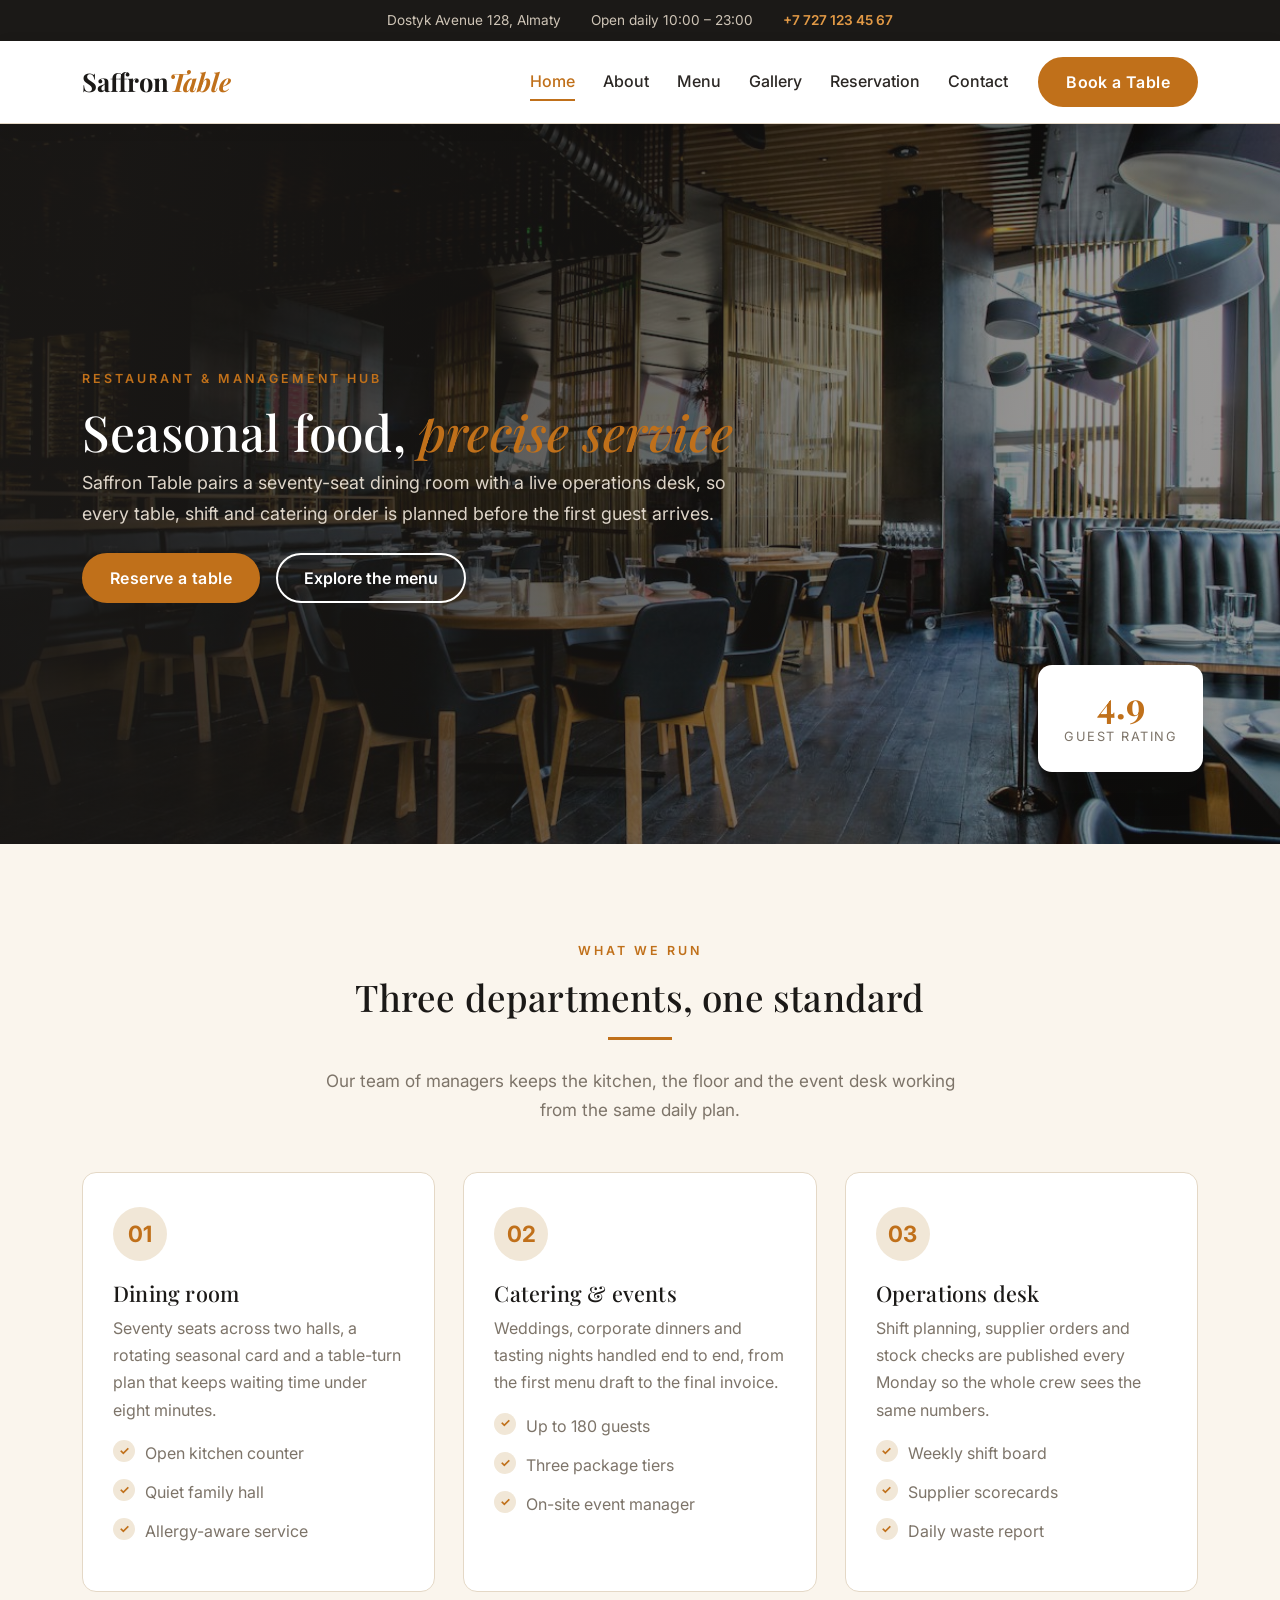
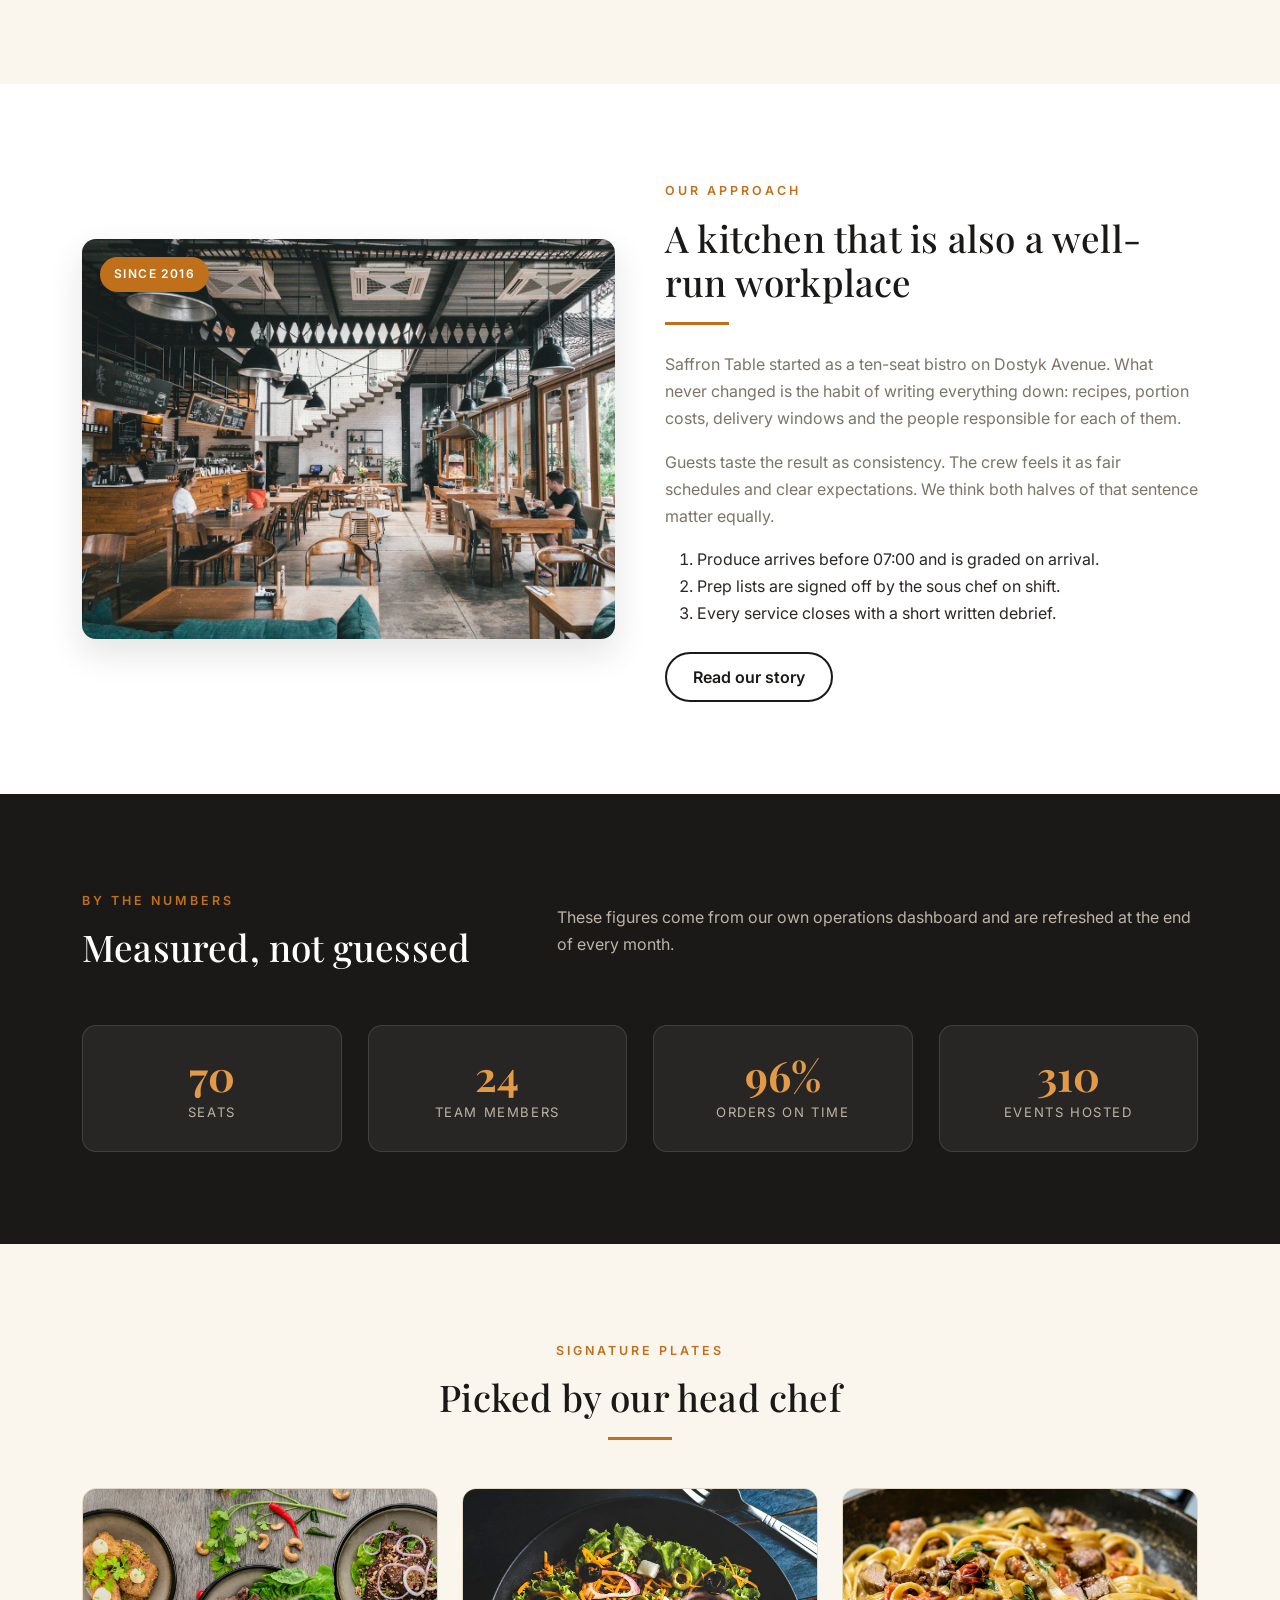
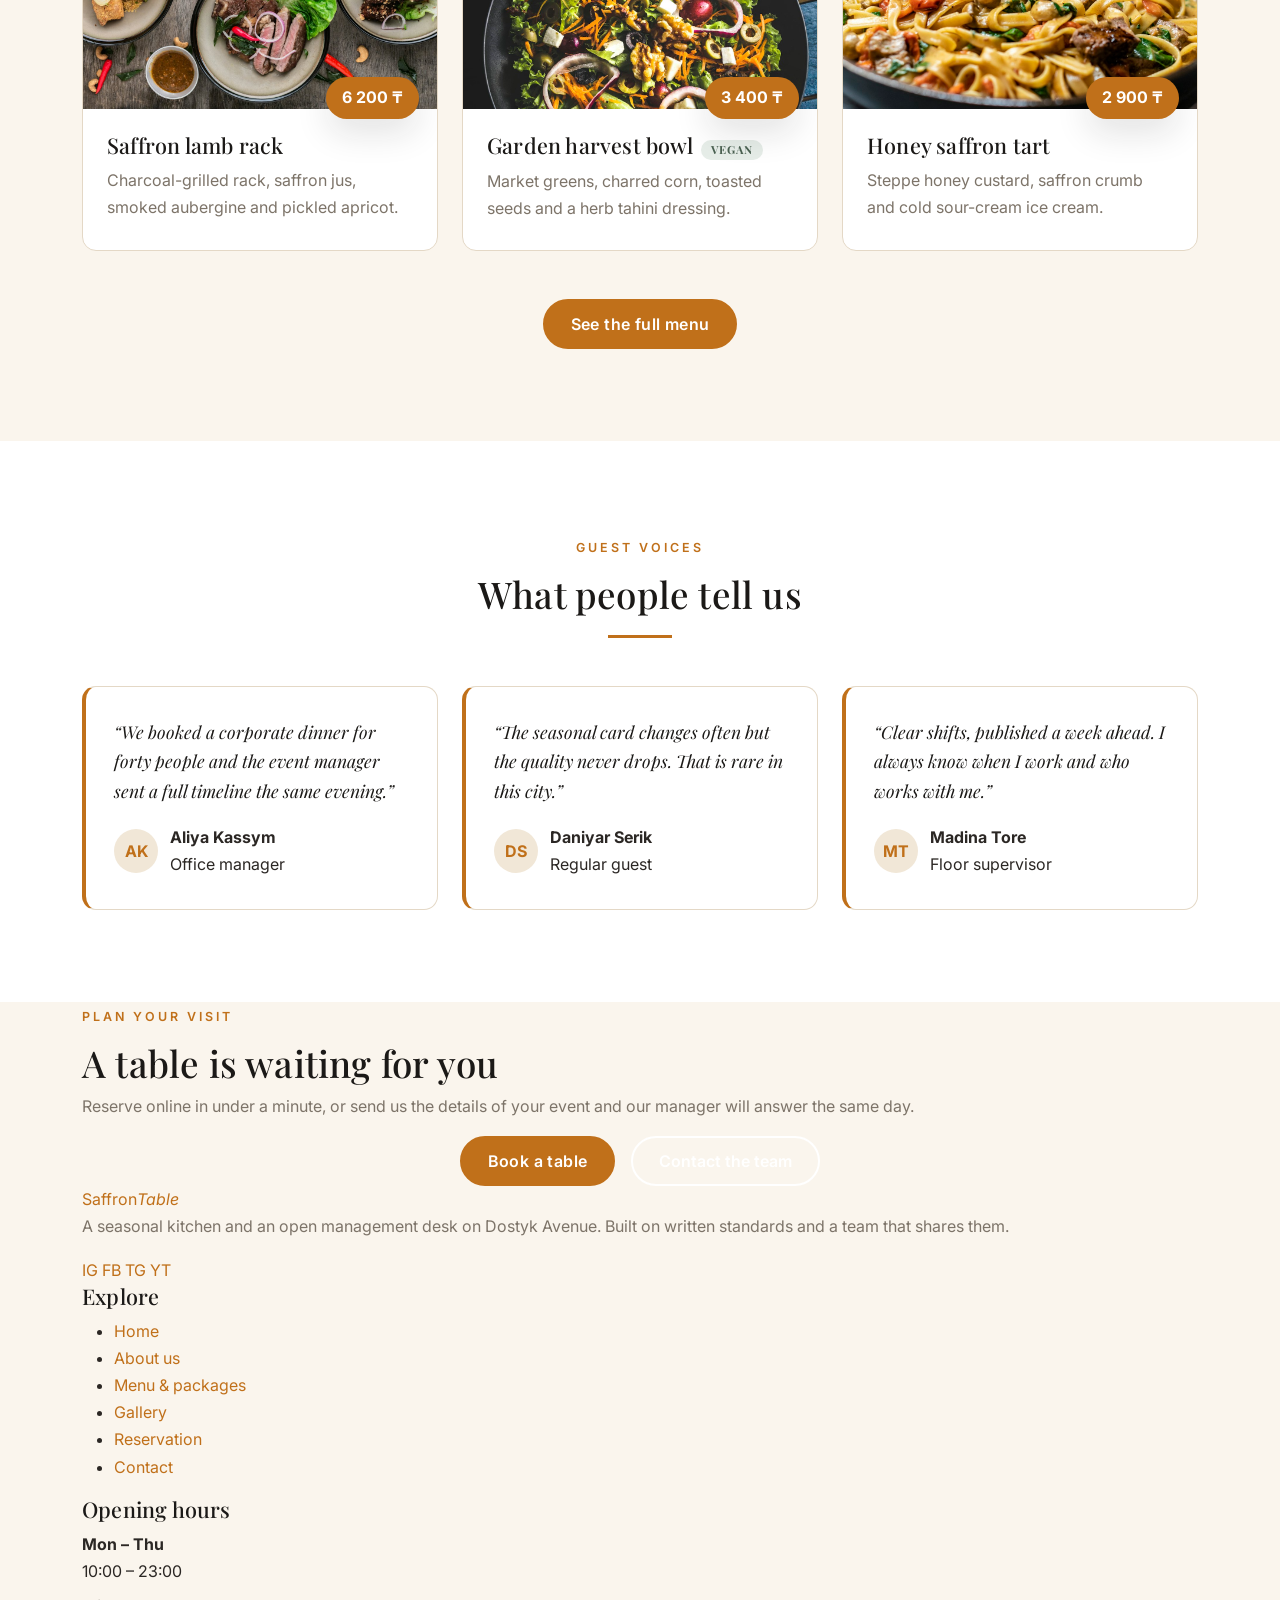
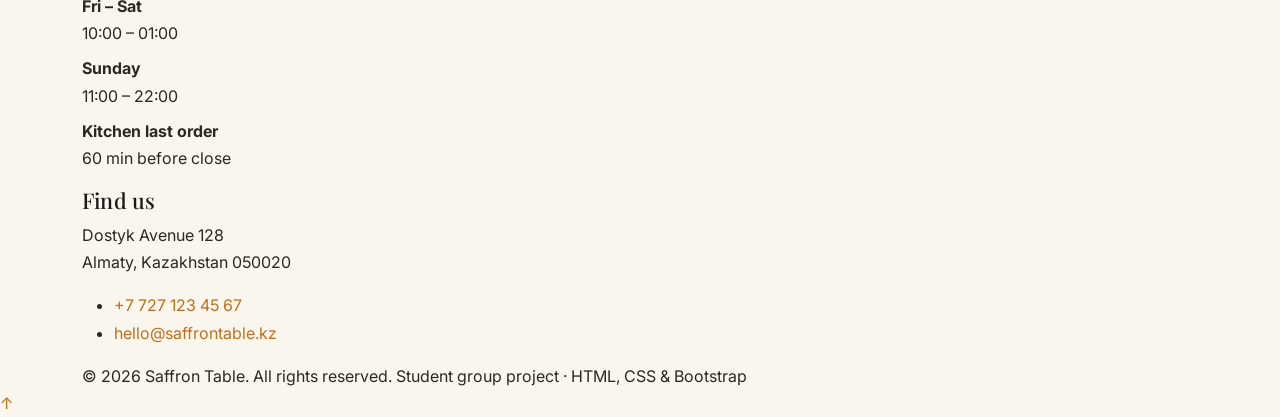
==== index.html @ 516b4453 "Add home page with hero, departments and signature dishes" ====
<!DOCTYPE html>
<html lang="en">
  <head>
    <meta charset="UTF-8" />
    <meta name="viewport" content="width=device-width, initial-scale=1" />
    <meta name="description" content="Saffron Table is a modern restaurant and management hub in Almaty offering seasonal dining, catering and a transparent operations desk." />
    <title>Saffron Table | Restaurant &amp; Management Hub</title>
    <link rel="preconnect" href="https://fonts.googleapis.com" />
    <link rel="preconnect" href="https://fonts.gstatic.com" crossorigin />
    <link href="https://fonts.googleapis.com/css2?family=Playfair+Display:wght@600;700&family=Inter:wght@400;500;600;700&display=swap" rel="stylesheet" />
    <link rel="stylesheet" href="vendor/bootstrap/css/bootstrap.min.css" />
    <link rel="stylesheet" href="css/style.css" />
  </head>

  <body id="page-top">
    <header>
      <div id="topbar">
        <div class="container topbar-inner">
          <span class="topbar-item">Dostyk Avenue 128, Almaty</span>
          <span class="topbar-item">Open daily 10:00 &ndash; 23:00</span>
          <a class="topbar-item topbar-link" href="tel:+77271234567">+7 727 123 45 67</a>
        </div>
      </div>

      <nav id="site-nav" class="navbar navbar-expand-lg sticky-top">
        <div class="container">
          <a class="navbar-brand" href="index.html">Saffron<span class="brand-accent">Table</span></a>
          <button class="navbar-toggler" type="button" data-bs-toggle="collapse" data-bs-target="#mainMenu" aria-controls="mainMenu" aria-expanded="false" aria-label="Toggle navigation">
            <span class="navbar-toggler-icon"></span>
          </button>
          <div class="collapse navbar-collapse" id="mainMenu">
            <ul class="navbar-nav ms-auto align-items-lg-center">
              <li class="nav-item"><a class="nav-link active" href="index.html">Home</a></li>
              <li class="nav-item"><a class="nav-link" href="about.html">About</a></li>
              <li class="nav-item"><a class="nav-link" href="menu.html">Menu</a></li>
              <li class="nav-item"><a class="nav-link" href="gallery.html">Gallery</a></li>
              <li class="nav-item"><a class="nav-link" href="reservation.html">Reservation</a></li>
              <li class="nav-item"><a class="nav-link" href="contact.html">Contact</a></li>
              <li class="nav-item ms-lg-3 mt-2 mt-lg-0">
                <a class="btn btn-saffron" href="reservation.html">Book a Table</a>
              </li>
            </ul>
          </div>
        </div>
      </nav>
    </header>

    <main>
      <section id="hero">
        <div class="hero-overlay"></div>
        <div class="container">
          <div class="hero-content">
            <span class="eyebrow">Restaurant &amp; Management Hub</span>
            <h1>Seasonal food, <span class="brand-accent">precise service</span></h1>
            <p class="mb-4">
              Saffron Table pairs a seventy-seat dining room with a live operations desk, so every
              table, shift and catering order is planned before the first guest arrives.
            </p>
            <div class="d-flex flex-wrap gap-3">
              <a class="btn btn-saffron" href="reservation.html">Reserve a table</a>
              <a class="btn btn-ghost" href="menu.html">Explore the menu</a>
            </div>
          </div>
          <div class="hero-badge">
            <strong>4.9</strong>
            <span>Guest rating</span>
          </div>
        </div>
      </section>

      <section class="section section-cream">
        <div class="container">
          <div class="text-center mb-5">
            <span class="eyebrow">What we run</span>
            <h2>Three departments, one standard</h2>
            <hr class="divider divider-center" />
            <p class="lead-text mx-auto">
              Our team of managers keeps the kitchen, the floor and the event desk working from the
              same daily plan.
            </p>
          </div>

          <div class="feature-grid">
            <article class="feature-card">
              <div class="feature-icon">01</div>
              <h3>Dining room</h3>
              <p>
                Seventy seats across two halls, a rotating seasonal card and a table-turn plan that
                keeps waiting time under eight minutes.
              </p>
              <ul class="check-list">
                <li>Open kitchen counter</li>
                <li>Quiet family hall</li>
                <li>Allergy-aware service</li>
              </ul>
            </article>

            <article class="feature-card">
              <div class="feature-icon">02</div>
              <h3>Catering &amp; events</h3>
              <p>
                Weddings, corporate dinners and tasting nights handled end to end, from the first
                menu draft to the final invoice.
              </p>
              <ul class="check-list">
                <li>Up to 180 guests</li>
                <li>Three package tiers</li>
                <li>On-site event manager</li>
              </ul>
            </article>

            <article class="feature-card">
              <div class="feature-icon">03</div>
              <h3>Operations desk</h3>
              <p>
                Shift planning, supplier orders and stock checks are published every Monday so the
                whole crew sees the same numbers.
              </p>
              <ul class="check-list">
                <li>Weekly shift board</li>
                <li>Supplier scorecards</li>
                <li>Daily waste report</li>
              </ul>
            </article>
          </div>
        </div>
      </section>

      <section class="section section-white">
        <div class="container">
          <div class="split">
            <div class="split-media">
              <div class="frame">
                <span class="frame-tag">Since 2016</span>
                <img src="images/kitchen.jpg" alt="Chefs plating dishes at the open kitchen counter" />
              </div>
            </div>
            <div class="split-body">
              <span class="eyebrow">Our approach</span>
              <h2>A kitchen that is also a well-run workplace</h2>
              <hr class="divider" />
              <p>
                Saffron Table started as a ten-seat bistro on Dostyk Avenue. What never changed is
                the habit of writing everything down: recipes, portion costs, delivery windows and
                the people responsible for each of them.
              </p>
              <p>
                Guests taste the result as consistency. The crew feels it as fair schedules and
                clear expectations. We think both halves of that sentence matter equally.
              </p>
              <ol class="mb-4">
                <li>Produce arrives before 07:00 and is graded on arrival.</li>
                <li>Prep lists are signed off by the sous chef on shift.</li>
                <li>Every service closes with a short written debrief.</li>
              </ol>
              <a class="btn btn-outline-ink" href="about.html">Read our story</a>
            </div>
          </div>
        </div>
      </section>

      <section class="section section-dark">
        <div class="container">
          <div class="row align-items-center g-4 mb-5">
            <div class="col-lg-5">
              <span class="eyebrow">By the numbers</span>
              <h2>Measured, not guessed</h2>
            </div>
            <div class="col-lg-7">
              <p class="mb-0">
                These figures come from our own operations dashboard and are refreshed at the end of
                every month.
              </p>
            </div>
          </div>

          <div class="stat-row">
            <div class="stat-box">
              <strong>70</strong>
              <span>Seats</span>
            </div>
            <div class="stat-box">
              <strong>24</strong>
              <span>Team members</span>
            </div>
            <div class="stat-box">
              <strong>96%</strong>
              <span>Orders on time</span>
            </div>
            <div class="stat-box">
              <strong>310</strong>
              <span>Events hosted</span>
            </div>
          </div>
        </div>
      </section>

      <section class="section section-cream">
        <div class="container">
          <div class="text-center mb-5">
            <span class="eyebrow">Signature plates</span>
            <h2>Picked by our head chef</h2>
            <hr class="divider divider-center" />
          </div>

          <div class="row g-4">
            <div class="col-md-6 col-lg-4">
              <article class="dish-card">
                <div class="dish-thumb">
                  <img src="images/dish-1.jpg" alt="Grilled lamb rack served with roasted vegetables" />
                </div>
                <span class="dish-price">6 200 &#8376;</span>
                <div class="dish-body">
                  <h3>Saffron lamb rack</h3>
                  <p class="mb-0">
                    Charcoal-grilled rack, saffron jus, smoked aubergine and pickled apricot.
                  </p>
                </div>
              </article>
            </div>

            <div class="col-md-6 col-lg-4">
              <article class="dish-card">
                <div class="dish-thumb">
                  <img src="images/dish-2.jpg" alt="Bowl of seasonal garden salad with herbs" />
                </div>
                <span class="dish-price">3 400 &#8376;</span>
                <div class="dish-body">
                  <h3>Garden harvest bowl<span class="tag-pill">Vegan</span></h3>
                  <p class="mb-0">
                    Market greens, charred corn, toasted seeds and a herb tahini dressing.
                  </p>
                </div>
              </article>
            </div>

            <div class="col-md-6 col-lg-4">
              <article class="dish-card">
                <div class="dish-thumb">
                  <img src="images/dessert.jpg" alt="Plated dessert with berries and cream" />
                </div>
                <span class="dish-price">2 900 &#8376;</span>
                <div class="dish-body">
                  <h3>Honey saffron tart</h3>
                  <p class="mb-0">
                    Steppe honey custard, saffron crumb and cold sour-cream ice cream.
                  </p>
                </div>
              </article>
            </div>
          </div>

          <div class="text-center mt-5">
            <a class="btn btn-saffron" href="menu.html">See the full menu</a>
          </div>
        </div>
      </section>

      <section class="section section-white">
        <div class="container">
          <div class="text-center mb-5">
            <span class="eyebrow">Guest voices</span>
            <h2>What people tell us</h2>
            <hr class="divider divider-center" />
          </div>

          <div class="row g-4">
            <div class="col-md-4">
              <div class="quote-card">
                <blockquote>
                  &ldquo;We booked a corporate dinner for forty people and the event manager sent a
                  full timeline the same evening.&rdquo;
                </blockquote>
                <div class="quote-meta">
                  <div class="quote-avatar">AK</div>
                  <div>
                    <strong>Aliya Kassym</strong>
                    <span class="d-block form-hint">Office manager</span>
                  </div>
                </div>
              </div>
            </div>

            <div class="col-md-4">
              <div class="quote-card">
                <blockquote>
                  &ldquo;The seasonal card changes often but the quality never drops. That is rare
                  in this city.&rdquo;
                </blockquote>
                <div class="quote-meta">
                  <div class="quote-avatar">DS</div>
                  <div>
                    <strong>Daniyar Serik</strong>
                    <span class="d-block form-hint">Regular guest</span>
                  </div>
                </div>
              </div>
            </div>

            <div class="col-md-4">
              <div class="quote-card">
                <blockquote>
                  &ldquo;Clear shifts, published a week ahead. I always know when I work and who
                  works with me.&rdquo;
                </blockquote>
                <div class="quote-meta">
                  <div class="quote-avatar">MT</div>
                  <div>
                    <strong>Madina Tore</strong>
                    <span class="d-block form-hint">Floor supervisor</span>
                  </div>
                </div>
              </div>
            </div>
          </div>
        </div>
      </section>

      <section class="cta-band">
        <div class="cta-overlay"></div>
        <div class="container cta-content">
          <span class="eyebrow">Plan your visit</span>
          <h2>A table is waiting for you</h2>
          <p>
            Reserve online in under a minute, or send us the details of your event and our manager
            will answer the same day.
          </p>
          <div class="d-flex flex-wrap justify-content-center gap-3">
            <a class="btn btn-saffron" href="reservation.html">Book a table</a>
            <a class="btn btn-ghost" href="contact.html">Contact the team</a>
          </div>
        </div>
      </section>
    </main>

    <footer id="site-footer">
      <div class="container">
        <div class="footer-grid">
          <div>
            <a class="footer-brand" href="index.html">Saffron<span class="brand-accent">Table</span></a>
            <p>
              A seasonal kitchen and an open management desk on Dostyk Avenue. Built on written
              standards and a team that shares them.
            </p>
            <div class="social-row">
              <a href="https://instagram.com" aria-label="Instagram">IG</a>
              <a href="https://facebook.com" aria-label="Facebook">FB</a>
              <a href="https://t.me" aria-label="Telegram">TG</a>
              <a href="https://youtube.com" aria-label="YouTube">YT</a>
            </div>
          </div>

          <div>
            <h3>Explore</h3>
            <ul class="footer-links">
              <li><a href="index.html">Home</a></li>
              <li><a href="about.html">About us</a></li>
              <li><a href="menu.html">Menu &amp; packages</a></li>
              <li><a href="gallery.html">Gallery</a></li>
              <li><a href="reservation.html">Reservation</a></li>
              <li><a href="contact.html">Contact</a></li>
            </ul>
          </div>

          <div>
            <h3>Opening hours</h3>
            <dl class="footer-hours">
              <dt>Mon &ndash; Thu</dt>
              <dd>10:00 &ndash; 23:00</dd>
              <dt>Fri &ndash; Sat</dt>
              <dd>10:00 &ndash; 01:00</dd>
              <dt>Sunday</dt>
              <dd>11:00 &ndash; 22:00</dd>
              <dt>Kitchen last order</dt>
              <dd>60 min before close</dd>
            </dl>
          </div>

          <div>
            <h3>Find us</h3>
            <address>
              Dostyk Avenue 128<br />
              Almaty, Kazakhstan 050020
            </address>
            <ul class="footer-links mt-3">
              <li><a href="tel:+77271234567">+7 727 123 45 67</a></li>
              <li><a href="mailto:hello@saffrontable.kz">hello@saffrontable.kz</a></li>
            </ul>
          </div>
        </div>

        <div class="footer-bottom">
          <span>&copy; <span class="current-year">2026</span> Saffron Table. All rights reserved.</span>
          <span>Student group project &middot; HTML, CSS &amp; Bootstrap</span>
        </div>
      </div>
    </footer>

    <a id="back-to-top" href="#page-top" aria-label="Back to top">&uarr;</a>

    <script src="vendor/bootstrap/js/bootstrap.bundle.min.js"></script>
    <script src="js/main.js"></script>
  </body>
</html>
---- css/style.css ----
:root {
  --ink: #1b1917;
  --ink-soft: #2b2724;
  --cream: #faf5ed;
  --sand: #f1e7d7;
  --saffron: #c0701a;
  --saffron-soft: #e39a46;
  --sage: #4a6151;
  --muted: #7d7469;
  --line: #e4d8c6;
  --white: #ffffff;
  --radius: 14px;
  --shadow: 0 14px 34px rgba(27, 25, 23, 0.12);
  --font-head: "Playfair Display", Georgia, "Times New Roman", serif;
  --font-body: "Inter", -apple-system, "Segoe UI", Roboto, Arial, sans-serif;
}

html {
  scroll-behavior: smooth;
}

body {
  font-family: var(--font-body);
  color: var(--ink-soft);
  background-color: var(--cream);
  line-height: 1.7;
}

h1,
h2,
h3,
h4 {
  font-family: var(--font-head);
  color: var(--ink);
  letter-spacing: 0.2px;
}

h1 {
  font-size: 3.1rem;
  line-height: 1.15;
}

h2 {
  font-size: 2.3rem;
}

h3 {
  font-size: 1.35rem;
}

p {
  color: var(--muted);
}

a {
  color: var(--saffron);
  text-decoration: none;
  transition: color 0.25s ease;
}

a:hover {
  color: var(--ink);
}

img {
  max-width: 100%;
}

.section {
  padding: 92px 0;
}

.section-cream {
  background-color: var(--cream);
}

.section-white {
  background-color: var(--white);
}

.section-sand {
  background-color: var(--sand);
}

.section-dark {
  background-color: var(--ink);
}

.section-dark h2,
.section-dark h3 {
  color: var(--white);
}

.section-dark p {
  color: #bdb3a6;
}

.eyebrow {
  display: inline-block;
  font-size: 0.78rem;
  font-weight: 600;
  letter-spacing: 3px;
  text-transform: uppercase;
  color: var(--saffron);
  margin-bottom: 14px;
}

.lead-text {
  font-size: 1.07rem;
  max-width: 660px;
}

.divider {
  width: 64px;
  height: 3px;
  background-color: var(--saffron);
  border: 0;
  opacity: 1;
  margin: 18px 0 26px;
}

.divider-center {
  margin-left: auto;
  margin-right: auto;
}

.btn-saffron {
  background-color: var(--saffron);
  border: 2px solid var(--saffron);
  color: var(--white);
  font-weight: 600;
  letter-spacing: 0.4px;
  padding: 11px 26px;
  border-radius: 40px;
  transition: all 0.25s ease;
}

.btn-saffron:hover,
.btn-saffron:focus {
  background-color: var(--ink);
  border-color: var(--ink);
  color: var(--white);
}

.btn-ghost {
  background-color: transparent;
  border: 2px solid var(--white);
  color: var(--white);
  font-weight: 600;
  padding: 11px 26px;
  border-radius: 40px;
  transition: all 0.25s ease;
}

.btn-ghost:hover,
.btn-ghost:focus {
  background-color: var(--white);
  color: var(--ink);
}

.btn-outline-ink {
  border: 2px solid var(--ink);
  color: var(--ink);
  font-weight: 600;
  padding: 11px 26px;
  border-radius: 40px;
  transition: all 0.25s ease;
}

.btn-outline-ink:hover {
  background-color: var(--ink);
  color: var(--white);
}

#topbar {
  background-color: var(--ink);
  color: #cfc5b7;
  font-size: 0.85rem;
  padding: 9px 0;
}

.topbar-inner {
  display: flex;
  flex-wrap: wrap;
  justify-content: center;
  gap: 10px 30px;
}

.topbar-item {
  display: inline-flex;
  align-items: center;
  gap: 8px;
}

.topbar-link {
  color: var(--saffron-soft);
  font-weight: 600;
}

.topbar-link:hover {
  color: var(--white);
}

#site-nav {
  background-color: var(--white);
  border-bottom: 1px solid var(--line);
  padding: 14px 0;
  box-shadow: 0 4px 18px rgba(27, 25, 23, 0.05);
}

#site-nav .navbar-brand {
  font-family: var(--font-head);
  font-size: 1.6rem;
  font-weight: 700;
  color: var(--ink);
}

.brand-accent {
  color: var(--saffron);
  font-style: italic;
}

#site-nav .nav-link {
  position: relative;
  color: var(--ink-soft);
  font-weight: 500;
  padding: 8px 14px;
}

#site-nav .nav-link::after {
  content: "";
  position: absolute;
  left: 14px;
  bottom: 2px;
  width: 0;
  height: 2px;
  background-color: var(--saffron);
  transition: width 0.3s ease;
}

#site-nav .nav-link:hover::after,
#site-nav .nav-link.active::after {
  width: calc(100% - 28px);
}

#site-nav .nav-link.active {
  color: var(--saffron);
}

.navbar-toggler {
  border: 1px solid var(--line);
}

.navbar-toggler:focus {
  box-shadow: none;
}

#hero {
  position: relative;
  min-height: 80vh;
  display: flex;
  align-items: center;
  background-image: url("../images/hero.jpg");
  background-size: cover;
  background-position: center;
  overflow: hidden;
}

.hero-overlay {
  position: absolute;
  top: 0;
  left: 0;
  width: 100%;
  height: 100%;
  background: linear-gradient(100deg, rgba(27, 25, 23, 0.9) 10%, rgba(27, 25, 23, 0.45) 80%);
}

.hero-content {
  position: relative;
  z-index: 2;
  padding: 110px 0;
  max-width: 660px;
}

.hero-content h1 {
  color: var(--white);
}

.hero-content p {
  color: #ded5c9;
  font-size: 1.12rem;
}

.hero-badge {
  position: absolute;
  right: 6%;
  bottom: 10%;
  z-index: 2;
  background-color: var(--white);
  border-radius: var(--radius);
  padding: 22px 26px;
  text-align: center;
  box-shadow: var(--shadow);
}

.hero-badge strong {
  display: block;
  font-family: var(--font-head);
  font-size: 2.2rem;
  color: var(--saffron);
  line-height: 1;
}

.hero-badge span {
  font-size: 0.8rem;
  letter-spacing: 1.5px;
  text-transform: uppercase;
  color: var(--muted);
}

.page-head {
  position: relative;
  padding: 120px 0 100px;
  background-image: url("../images/interior.jpg");
  background-size: cover;
  background-position: center;
  text-align: center;
}

.page-head-overlay {
  position: absolute;
  inset: 0;
  background-color: rgba(27, 25, 23, 0.78);
}

.page-head-content {
  position: relative;
  z-index: 2;
}

.page-head h1 {
  color: var(--white);
  font-size: 2.8rem;
}

.page-head p {
  color: #d8cfc3;
  max-width: 620px;
  margin: 0 auto;
}

.breadcrumb-line {
  font-size: 0.85rem;
  letter-spacing: 1.5px;
  text-transform: uppercase;
  color: var(--saffron-soft);
  margin-bottom: 12px;
}

.split {
  display: flex;
  flex-wrap: wrap;
  align-items: center;
  gap: 50px;
}

.split-media,
.split-body {
  flex: 1 1 380px;
}

.frame {
  position: relative;
  border-radius: var(--radius);
  overflow: hidden;
  box-shadow: var(--shadow);
}

.frame img {
  display: block;
  width: 100%;
  height: 100%;
  object-fit: cover;
  transition: transform 0.6s ease;
}

.frame:hover img {
  transform: scale(1.05);
}

.frame-tag {
  position: absolute;
  left: 18px;
  top: 18px;
  background-color: var(--saffron);
  color: var(--white);
  font-size: 0.75rem;
  font-weight: 600;
  letter-spacing: 1.4px;
  text-transform: uppercase;
  padding: 7px 14px;
  border-radius: 30px;
}

.check-list {
  list-style: none;
  padding-left: 0;
  margin: 0;
}

.check-list li {
  position: relative;
  padding-left: 32px;
  margin-bottom: 12px;
  color: var(--muted);
}

.check-list li::before {
  content: "\2713";
  position: absolute;
  left: 0;
  top: 0;
  width: 22px;
  height: 22px;
  display: flex;
  align-items: center;
  justify-content: center;
  border-radius: 50%;
  background-color: var(--sand);
  color: var(--saffron);
  font-size: 0.75rem;
  font-weight: 700;
}

.feature-grid {
  display: grid;
  grid-template-columns: repeat(3, 1fr);
  gap: 28px;
}

.feature-card {
  background-color: var(--white);
  border: 1px solid var(--line);
  border-radius: var(--radius);
  padding: 34px 30px;
  transition: transform 0.3s ease, box-shadow 0.3s ease;
}

.feature-card:hover {
  transform: translateY(-8px);
  box-shadow: var(--shadow);
}

.feature-icon {
  width: 54px;
  height: 54px;
  display: flex;
  align-items: center;
  justify-content: center;
  border-radius: 50%;
  background-color: var(--sand);
  color: var(--saffron);
  font-size: 1.4rem;
  font-weight: 700;
  margin-bottom: 20px;
}

.stat-row {
  display: flex;
  flex-wrap: wrap;
  justify-content: space-between;
  gap: 26px;
}

.stat-box {
  flex: 1 1 180px;
  text-align: center;
  padding: 26px 16px;
  border-radius: var(--radius);
  background-color: rgba(255, 255, 255, 0.06);
  border: 1px solid rgba(255, 255, 255, 0.12);
}

.stat-box strong {
  display: block;
  font-family: var(--font-head);
  font-size: 2.6rem;
  color: var(--saffron-soft);
  line-height: 1.1;
}

.stat-box span {
  font-size: 0.82rem;
  letter-spacing: 1.6px;
  text-transform: uppercase;
  color: #bdb3a6;
}

.dish-card {
  position: relative;
  background-color: var(--white);
  border-radius: var(--radius);
  overflow: hidden;
  border: 1px solid var(--line);
  height: 100%;
  transition: transform 0.3s ease, box-shadow 0.3s ease;
}

.dish-card:hover {
  transform: translateY(-8px);
  box-shadow: var(--shadow);
}

.dish-thumb {
  height: 220px;
  overflow: hidden;
}

.dish-thumb img {
  width: 100%;
  height: 100%;
  object-fit: cover;
  transition: transform 0.6s ease;
}

.dish-card:hover .dish-thumb img {
  transform: scale(1.07);
}

.dish-body {
  padding: 24px 24px 28px;
}

.dish-price {
  position: absolute;
  top: 188px;
  right: 18px;
  background-color: var(--saffron);
  color: var(--white);
  font-weight: 700;
  padding: 7px 16px;
  border-radius: 30px;
  box-shadow: var(--shadow);
}

.menu-list {
  list-style: none;
  padding: 0;
  margin: 0;
}

.menu-row {
  display: flex;
  align-items: baseline;
  gap: 14px;
  padding: 18px 0;
  border-bottom: 1px dashed var(--line);
}

.menu-row:last-child {
  border-bottom: 0;
}

.menu-name {
  font-family: var(--font-head);
  font-size: 1.12rem;
  font-weight: 600;
  color: var(--ink);
}

.menu-desc {
  display: block;
  font-size: 0.92rem;
  color: var(--muted);
}

.menu-dots {
  flex: 1 1 auto;
  border-bottom: 1px dotted var(--line);
  transform: translateY(-4px);
}

.menu-cost {
  font-weight: 700;
  color: var(--saffron);
  white-space: nowrap;
}

.tag-pill {
  display: inline-block;
  font-size: 0.7rem;
  font-weight: 700;
  letter-spacing: 1px;
  text-transform: uppercase;
  color: var(--sage);
  background-color: #e6ede8;
  padding: 3px 10px;
  border-radius: 20px;
  margin-left: 8px;
}

.data-table {
  width: 100%;
  border-collapse: collapse;
  background-color: var(--white);
  border-radius: var(--radius);
  overflow: hidden;
}

.data-table caption {
  caption-side: top;
  padding: 0 0 16px;
  font-size: 0.86rem;
  letter-spacing: 1.4px;
  text-transform: uppercase;
  color: var(--muted);
  text-align: left;
}

.data-table th,
.data-table td {
  padding: 15px 18px;
  border-bottom: 1px solid var(--line);
  text-align: left;
  vertical-align: middle;
}

.data-table thead th {
  background-color: var(--ink);
  color: var(--white);
  font-size: 0.82rem;
  letter-spacing: 1.4px;
  text-transform: uppercase;
  font-weight: 600;
}

.data-table tbody tr:nth-child(even) {
  background-color: #fbf7f0;
}

.data-table tbody tr:hover {
  background-color: var(--sand);
}

.data-table tfoot td {
  background-color: var(--ink-soft);
  color: #d8cfc3;
  font-weight: 600;
}

.table-highlight {
  color: var(--saffron);
  font-weight: 700;
}

.gallery-grid {
  display: grid;
  grid-template-columns: repeat(4, 1fr);
  grid-auto-rows: 200px;
  grid-auto-flow: dense;
  gap: 18px;
}

.gallery-item {
  position: relative;
  margin: 0;
  border-radius: var(--radius);
  overflow: hidden;
}

.gallery-item img {
  width: 100%;
  height: 100%;
  object-fit: cover;
  transition: transform 0.6s ease;
}

.gallery-item:hover img {
  transform: scale(1.08);
}

.gallery-item figcaption {
  position: absolute;
  left: 0;
  bottom: 0;
  width: 100%;
  padding: 16px 18px;
  background: linear-gradient(to top, rgba(27, 25, 23, 0.88), rgba(27, 25, 23, 0));
  color: var(--white);
  font-size: 0.9rem;
  opacity: 0;
  transition: opacity 0.3s ease;
}

.gallery-item:hover figcaption {
  opacity: 1;
}

.wide {
  grid-column: span 2;
}

.tall {
  grid-row: span 2;
}

.quote-card {
  background-color: var(--white);
  border: 1px solid var(--line);
  border-left: 4px solid var(--saffron);
  border-radius: var(--radius);
  padding: 30px 28px;
  height: 100%;
}

.quote-card blockquote {
  margin: 0 0 18px;
  font-family: var(--font-head);
  font-size: 1.1rem;
  color: var(--ink);
  font-style: italic;
}

.quote-meta {
  display: flex;
  align-items: center;
  gap: 12px;
}

.quote-avatar {
  width: 44px;
  height: 44px;
  border-radius: 50%;
  background-color: var(--sand);
  color: var(--saffron);
  display: flex;
  align-items: center;
  justify-content: center;
  font-weight: 700;
}

.team-card {
  background-color: var(--white);
  border: 1px solid var(--line);
  border-radius: var(--radius);
  overflow: hidden;
  text-align: center;
  height: 100%;
}

.team-photo {
  height: 260px;
  overflow: hidden;
}

.team-photo img {
  width: 100%;
  height: 100%;
  object-fit: cover;
}

.team-body {
  padding: 24px 20px 28px;
}

.team-role {
  display: block;
  font-size: 0.8rem;
  letter-spacing: 1.6px;
  text-transform: uppercase;
  color: var(--saffron);
  margin-bottom: 12px;
}

.timeline {
  list-style: none;
  padding-left: 0;
  margin: 0;
  position: relative;
}

.timeline::before {
  content: "";
  position: absolute;
  left: 9px;
  top: 6px;
  bottom: 6px;
  width: 2px;
  background-color: var(--line);
}

.timeline li {
  position: relative;
  padding-left: 40px;
  padding-bottom: 26px;
}

.timeline li::before {
  content: "";
  position: absolute;
  left: 2px;
  top: 7px;
  width: 16px;
  height: 16px;
  border-radius: 50%;
  background-color: var(--white);
  border: 3px solid var(--saffron);
}

.timeline time {
  display: block;
  font-weight: 700;
  color: var(--saffron);
  font-size: 0.9rem;
  letter-spacing: 1px;
}
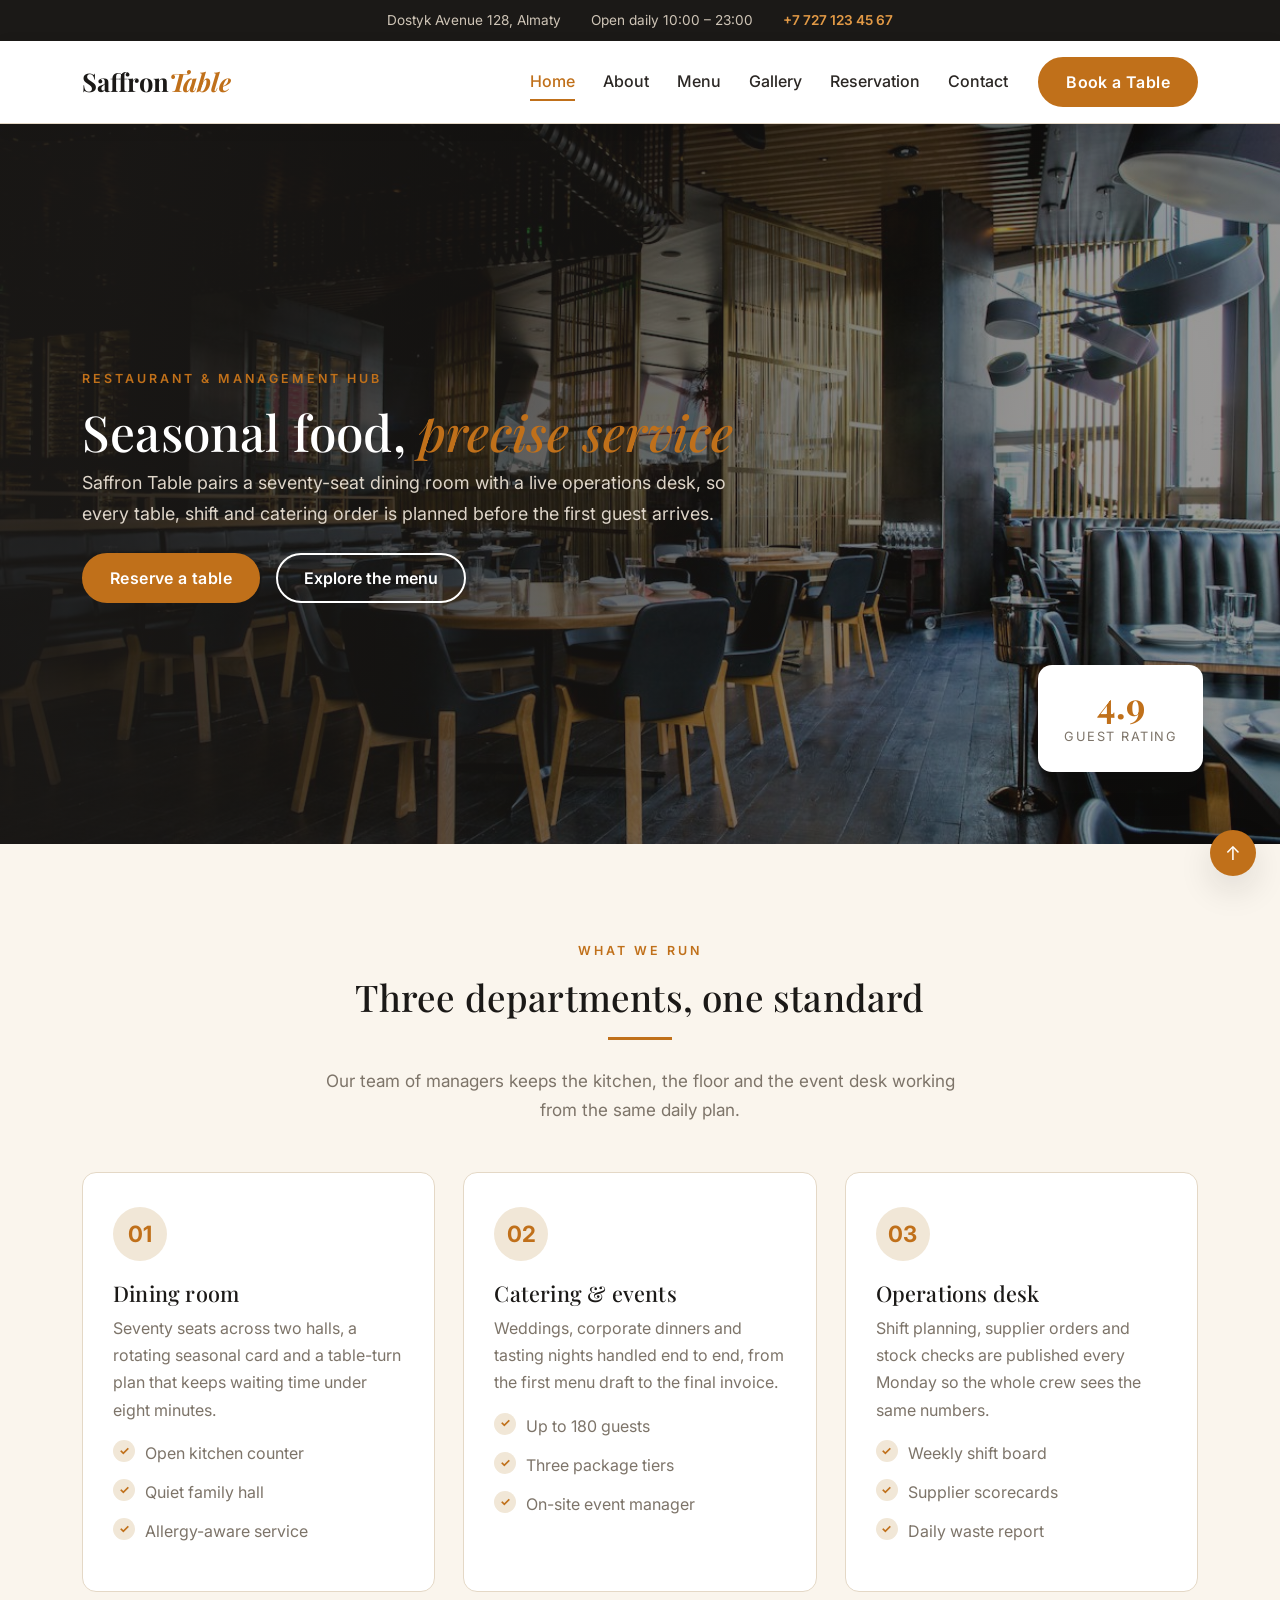
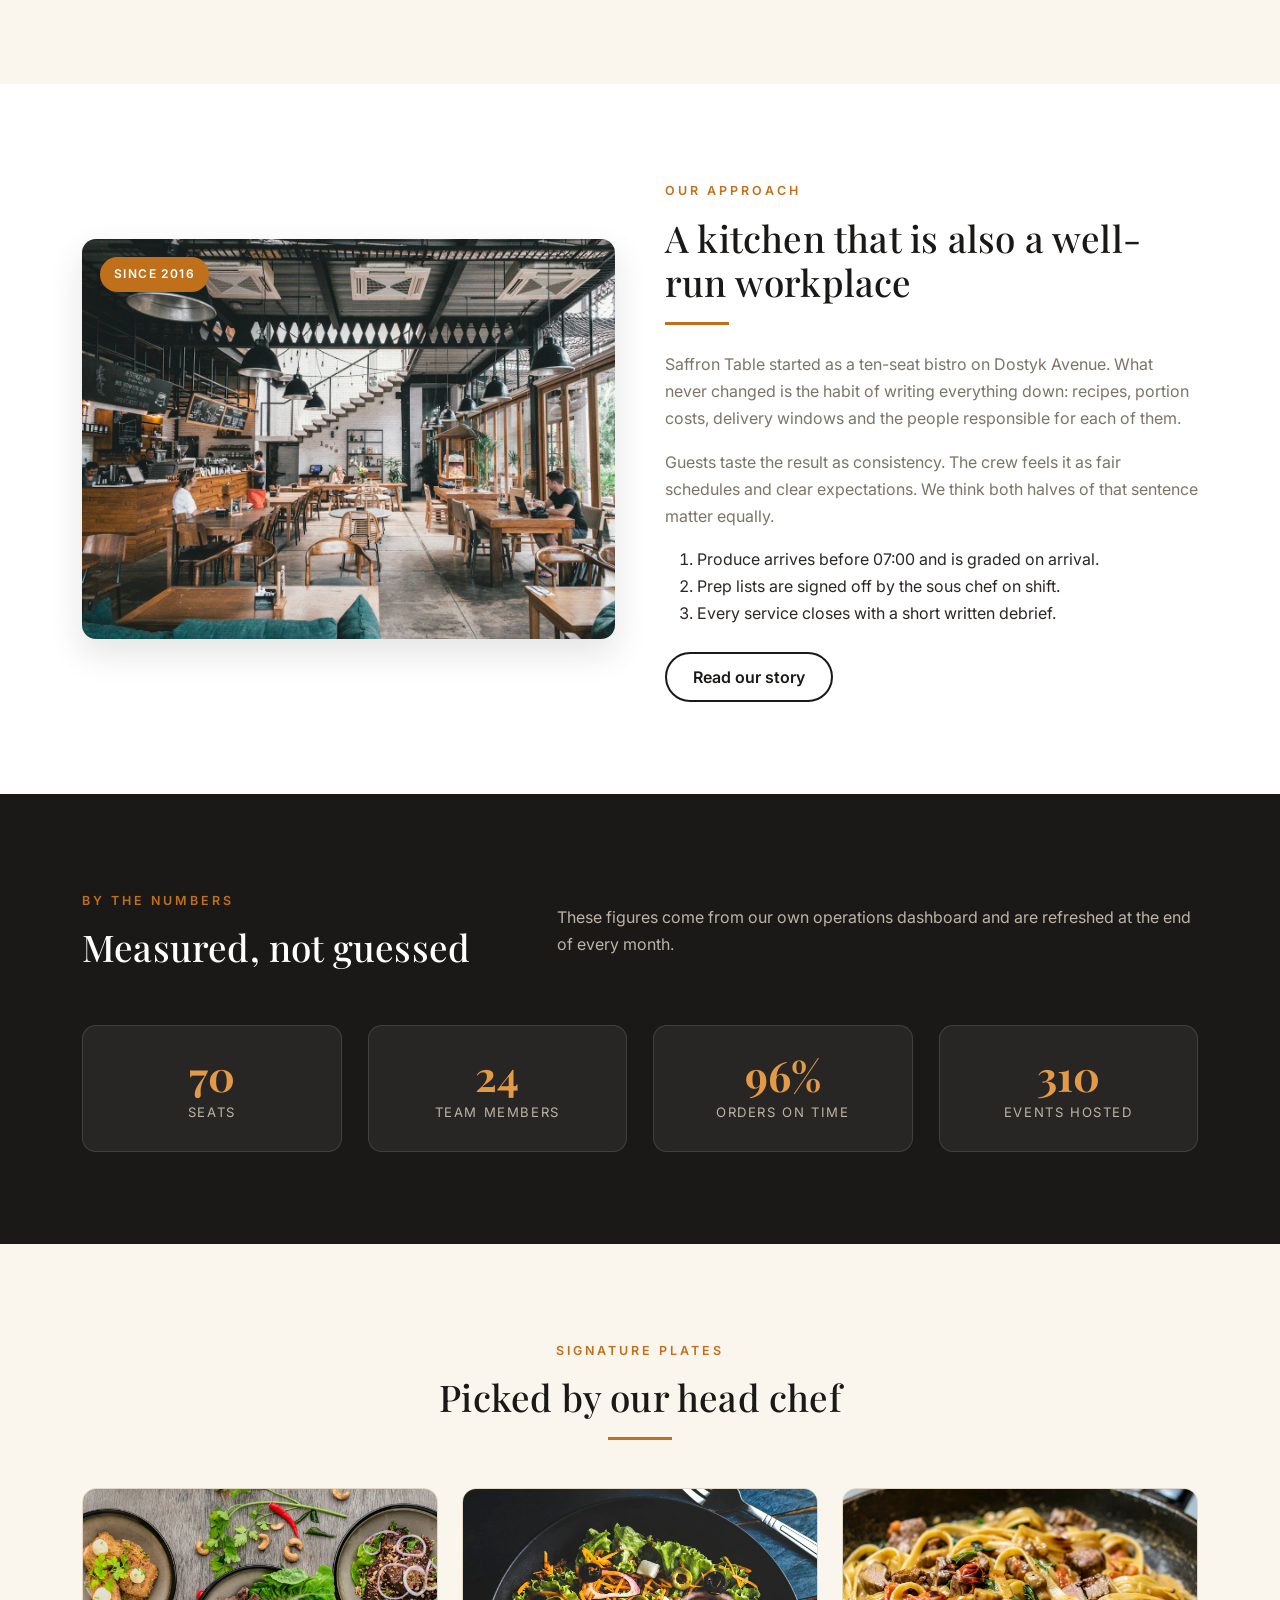
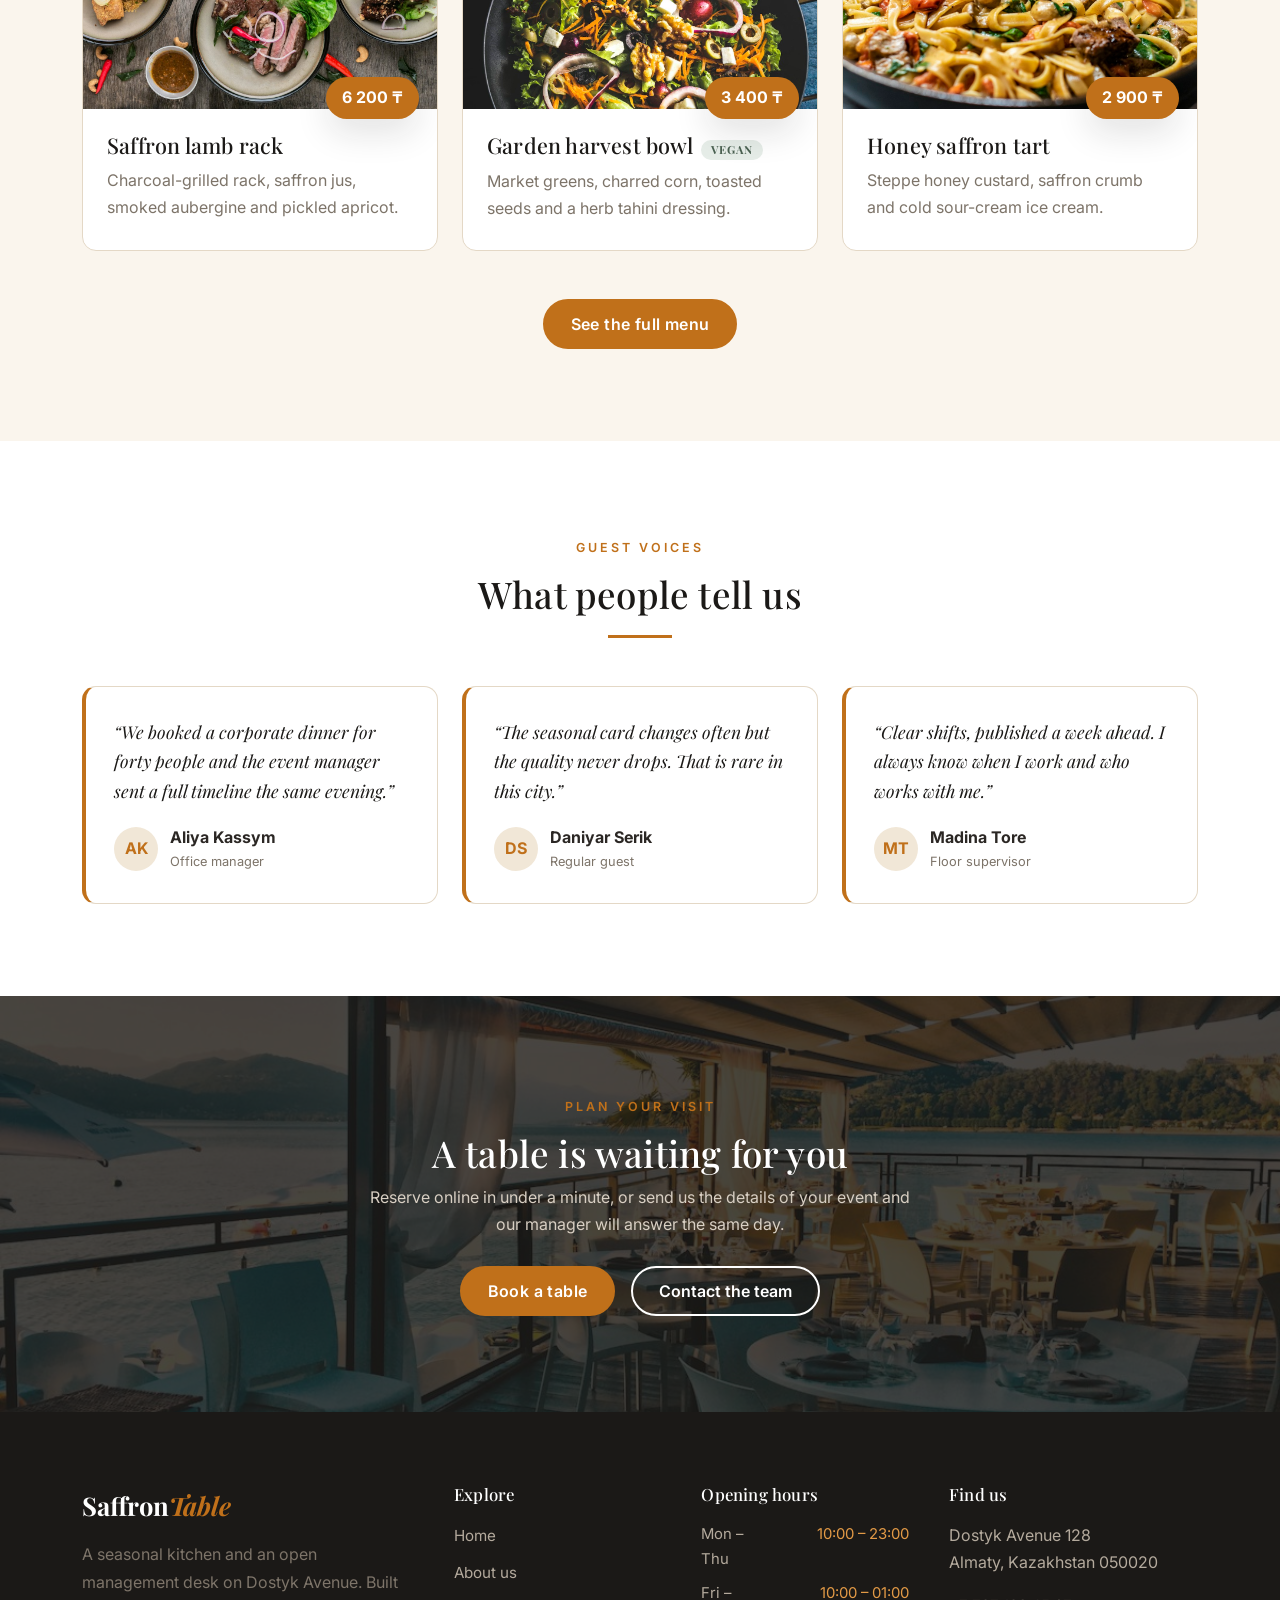
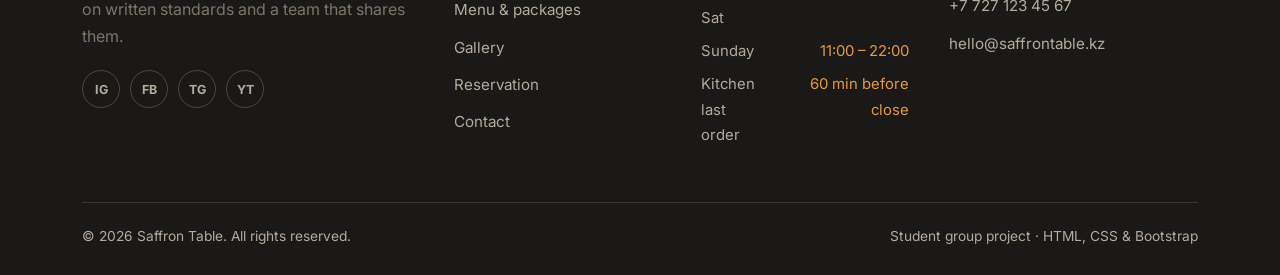
==== commit c1a273cd: "Drop custom JavaScript and validate the forms with HTML and CSS only" ====
--- a/index.html
+++ b/index.html
@@ -390,7 +390,7 @@
         </div>
 
         <div class="footer-bottom">
-          <span>&copy; <span class="current-year">2026</span> Saffron Table. All rights reserved.</span>
+          <span>&copy; 2026 Saffron Table. All rights reserved.</span>
           <span>Student group project &middot; HTML, CSS &amp; Bootstrap</span>
         </div>
       </div>
@@ -399,6 +399,5 @@
     <a id="back-to-top" href="#page-top" aria-label="Back to top">&uarr;</a>
 
     <script src="vendor/bootstrap/js/bootstrap.bundle.min.js"></script>
-    <script src="js/main.js"></script>
   </body>
 </html>
--- a/css/style.css
+++ b/css/style.css
@@ -815,3 +815,483 @@
   letter-spacing: 1px;
 }
 
+.form-panel {
+  background-color: var(--white);
+  border: 1px solid var(--line);
+  border-radius: var(--radius);
+  padding: 38px 34px;
+  box-shadow: var(--shadow);
+}
+
+.form-panel fieldset {
+  border: 0;
+  padding: 0;
+  margin: 0 0 8px;
+}
+
+.form-panel legend {
+  font-family: var(--font-head);
+  font-size: 1.2rem;
+  color: var(--ink);
+  margin-bottom: 18px;
+  padding-bottom: 10px;
+  border-bottom: 1px solid var(--line);
+}
+
+.form-label {
+  font-size: 0.85rem;
+  font-weight: 600;
+  letter-spacing: 0.6px;
+  color: var(--ink);
+  margin-bottom: 6px;
+}
+
+.form-control,
+.form-select {
+  border: 1px solid var(--line);
+  border-radius: 10px;
+  padding: 11px 14px;
+  background-color: #fdfbf7;
+  color: var(--ink-soft);
+}
+
+.form-control:focus,
+.form-select:focus {
+  border-color: var(--saffron);
+  box-shadow: 0 0 0 3px rgba(192, 112, 26, 0.15);
+  background-color: var(--white);
+}
+
+.form-control:user-invalid,
+.form-select:user-invalid,
+.form-check-input:user-invalid {
+  border-color: #b3261e;
+}
+
+.form-control:user-invalid:focus,
+.form-select:user-invalid:focus {
+  box-shadow: 0 0 0 3px rgba(179, 38, 30, 0.15);
+}
+
+.form-control:user-invalid ~ .invalid-feedback,
+.form-select:user-invalid ~ .invalid-feedback,
+.form-check-input:user-invalid ~ .invalid-feedback {
+  display: block;
+}
+
+.required-mark {
+  color: var(--saffron);
+  font-weight: 700;
+}
+
+.form-hint {
+  font-size: 0.8rem;
+  color: var(--muted);
+}
+
+.info-card {
+  display: flex;
+  gap: 18px;
+  align-items: flex-start;
+  background-color: var(--white);
+  border: 1px solid var(--line);
+  border-radius: var(--radius);
+  padding: 26px 24px;
+}
+
+.info-icon {
+  flex: 0 0 48px;
+  width: 48px;
+  height: 48px;
+  border-radius: 12px;
+  background-color: var(--sand);
+  color: var(--saffron);
+  display: flex;
+  align-items: center;
+  justify-content: center;
+  font-weight: 700;
+}
+
+.info-card address {
+  margin: 0;
+  color: var(--muted);
+  font-style: normal;
+}
+
+.hours-list {
+  margin: 0;
+  display: grid;
+  grid-template-columns: 1fr auto;
+  gap: 10px 16px;
+}
+
+.hours-list dt {
+  font-weight: 500;
+  color: var(--ink);
+}
+
+.hours-list dd {
+  margin: 0;
+  text-align: right;
+  color: var(--muted);
+}
+
+.accordion-button {
+  font-weight: 600;
+  color: var(--ink);
+  background-color: var(--white);
+}
+
+.accordion-button:not(.collapsed) {
+  background-color: var(--sand);
+  color: var(--saffron);
+  box-shadow: none;
+}
+
+.accordion-button:focus {
+  box-shadow: none;
+  border-color: var(--line);
+}
+
+.map-frame {
+  position: relative;
+  border-radius: var(--radius);
+  overflow: hidden;
+  border: 1px solid var(--line);
+  min-height: 340px;
+}
+
+.map-frame iframe {
+  display: block;
+  width: 100%;
+  height: 340px;
+  border: 0;
+}
+
+.map-pin {
+  position: absolute;
+  left: 20px;
+  bottom: 20px;
+  background-color: var(--white);
+  border-radius: 10px;
+  padding: 12px 18px;
+  font-size: 0.88rem;
+  font-weight: 600;
+  color: var(--ink);
+  box-shadow: var(--shadow);
+}
+
+.cta-band {
+  position: relative;
+  background-image: url("../images/cafe.jpg");
+  background-size: cover;
+  background-position: center;
+  padding: 96px 0;
+  text-align: center;
+}
+
+.cta-overlay {
+  position: absolute;
+  inset: 0;
+  background-color: rgba(27, 25, 23, 0.8);
+}
+
+.cta-content {
+  position: relative;
+  z-index: 2;
+}
+
+.cta-content h2 {
+  color: var(--white);
+}
+
+.cta-content p {
+  color: #d8cfc3;
+  max-width: 560px;
+  margin: 0 auto 28px;
+}
+
+#site-footer {
+  background-color: var(--ink);
+  color: #b4aa9d;
+  padding: 72px 0 26px;
+}
+
+.footer-grid {
+  display: grid;
+  grid-template-columns: 1.6fr 1fr 1fr 1.2fr;
+  gap: 40px;
+}
+
+.footer-brand {
+  font-family: var(--font-head);
+  font-size: 1.6rem;
+  font-weight: 700;
+  color: var(--white);
+  display: inline-block;
+  margin-bottom: 14px;
+}
+
+#site-footer h3 {
+  color: var(--white);
+  font-size: 1.05rem;
+  margin-bottom: 18px;
+}
+
+.footer-links {
+  list-style: none;
+  padding: 0;
+  margin: 0;
+}
+
+.footer-links li {
+  margin-bottom: 10px;
+}
+
+.footer-links a {
+  color: #b4aa9d;
+  font-size: 0.95rem;
+}
+
+.footer-links a:hover {
+  color: var(--saffron-soft);
+  padding-left: 5px;
+}
+
+.social-row {
+  display: flex;
+  gap: 10px;
+  margin-top: 20px;
+}
+
+.social-row a {
+  width: 38px;
+  height: 38px;
+  border-radius: 50%;
+  border: 1px solid rgba(255, 255, 255, 0.2);
+  display: flex;
+  align-items: center;
+  justify-content: center;
+  color: #b4aa9d;
+  font-size: 0.78rem;
+  font-weight: 700;
+}
+
+.social-row a:hover {
+  background-color: var(--saffron);
+  border-color: var(--saffron);
+  color: var(--white);
+}
+
+.footer-hours {
+  display: grid;
+  grid-template-columns: 1fr auto;
+  gap: 8px 14px;
+  margin: 0;
+  font-size: 0.93rem;
+}
+
+.footer-hours dt {
+  font-weight: 400;
+}
+
+.footer-hours dd {
+  margin: 0;
+  color: var(--saffron-soft);
+  text-align: right;
+}
+
+.footer-bottom {
+  margin-top: 54px;
+  padding-top: 22px;
+  border-top: 1px solid rgba(255, 255, 255, 0.12);
+  display: flex;
+  flex-wrap: wrap;
+  justify-content: space-between;
+  gap: 12px;
+  font-size: 0.86rem;
+}
+
+#back-to-top {
+  position: fixed;
+  right: 24px;
+  bottom: 24px;
+  z-index: 900;
+  width: 46px;
+  height: 46px;
+  border-radius: 50%;
+  background-color: var(--saffron);
+  color: var(--white);
+  display: flex;
+  align-items: center;
+  justify-content: center;
+  font-size: 1.2rem;
+  box-shadow: var(--shadow);
+  transition: background-color 0.3s ease;
+}
+
+#back-to-top:hover {
+  background-color: var(--ink);
+  color: var(--white);
+}
+
+@media (max-width: 991px) {
+  h1 {
+    font-size: 2.4rem;
+  }
+
+  h2 {
+    font-size: 1.9rem;
+  }
+
+  .section {
+    padding: 66px 0;
+  }
+
+  #site-nav {
+    padding: 10px 0;
+  }
+
+  #site-nav .navbar-nav {
+    padding: 14px 0 6px;
+  }
+
+  #site-nav .nav-link {
+    padding: 10px 2px;
+  }
+
+  #site-nav .nav-link::after {
+    left: 2px;
+  }
+
+  #site-nav .nav-link:hover::after,
+  #site-nav .nav-link.active::after {
+    width: 36px;
+  }
+
+  #hero {
+    min-height: 62vh;
+  }
+
+  .hero-content {
+    padding: 80px 0 0;
+  }
+
+  .hero-badge {
+    position: relative;
+    right: auto;
+    bottom: auto;
+    z-index: 2;
+    display: inline-block;
+    margin: 28px 0 80px;
+  }
+
+  .page-head {
+    padding: 84px 0 70px;
+  }
+
+  .feature-grid {
+    grid-template-columns: repeat(2, 1fr);
+  }
+
+  .gallery-grid {
+    grid-template-columns: repeat(2, 1fr);
+    grid-auto-rows: 190px;
+  }
+
+  .footer-grid {
+    grid-template-columns: repeat(2, 1fr);
+    gap: 32px;
+  }
+
+  .split {
+    gap: 34px;
+  }
+
+  .form-panel {
+    padding: 28px 24px;
+  }
+}
+
+@media (max-width: 575px) {
+  h1 {
+    font-size: 1.95rem;
+  }
+
+  h2 {
+    font-size: 1.6rem;
+  }
+
+  .section {
+    padding: 52px 0;
+  }
+
+  .topbar-inner {
+    flex-direction: column;
+    gap: 4px;
+    text-align: center;
+  }
+
+  #hero {
+    min-height: auto;
+  }
+
+  .hero-content {
+    padding: 62px 0 0;
+  }
+
+  .hero-badge {
+    margin: 24px 0 62px;
+  }
+
+  .hero-content p {
+    font-size: 1rem;
+  }
+
+  .feature-grid {
+    grid-template-columns: 1fr;
+  }
+
+  .gallery-grid {
+    grid-template-columns: 1fr;
+    grid-auto-rows: 210px;
+  }
+
+  .wide,
+  .tall {
+    grid-column: span 1;
+    grid-row: span 1;
+  }
+
+  .footer-grid {
+    grid-template-columns: 1fr;
+  }
+
+  .footer-bottom {
+    justify-content: center;
+    text-align: center;
+  }
+
+  .stat-box {
+    flex: 1 1 100%;
+  }
+
+  .menu-row {
+    flex-wrap: wrap;
+  }
+
+  .menu-dots {
+    display: none;
+  }
+
+  .data-table th,
+  .data-table td {
+    padding: 12px 14px;
+    font-size: 0.9rem;
+  }
+
+  #back-to-top {
+    right: 14px;
+    bottom: 14px;
+  }
+}
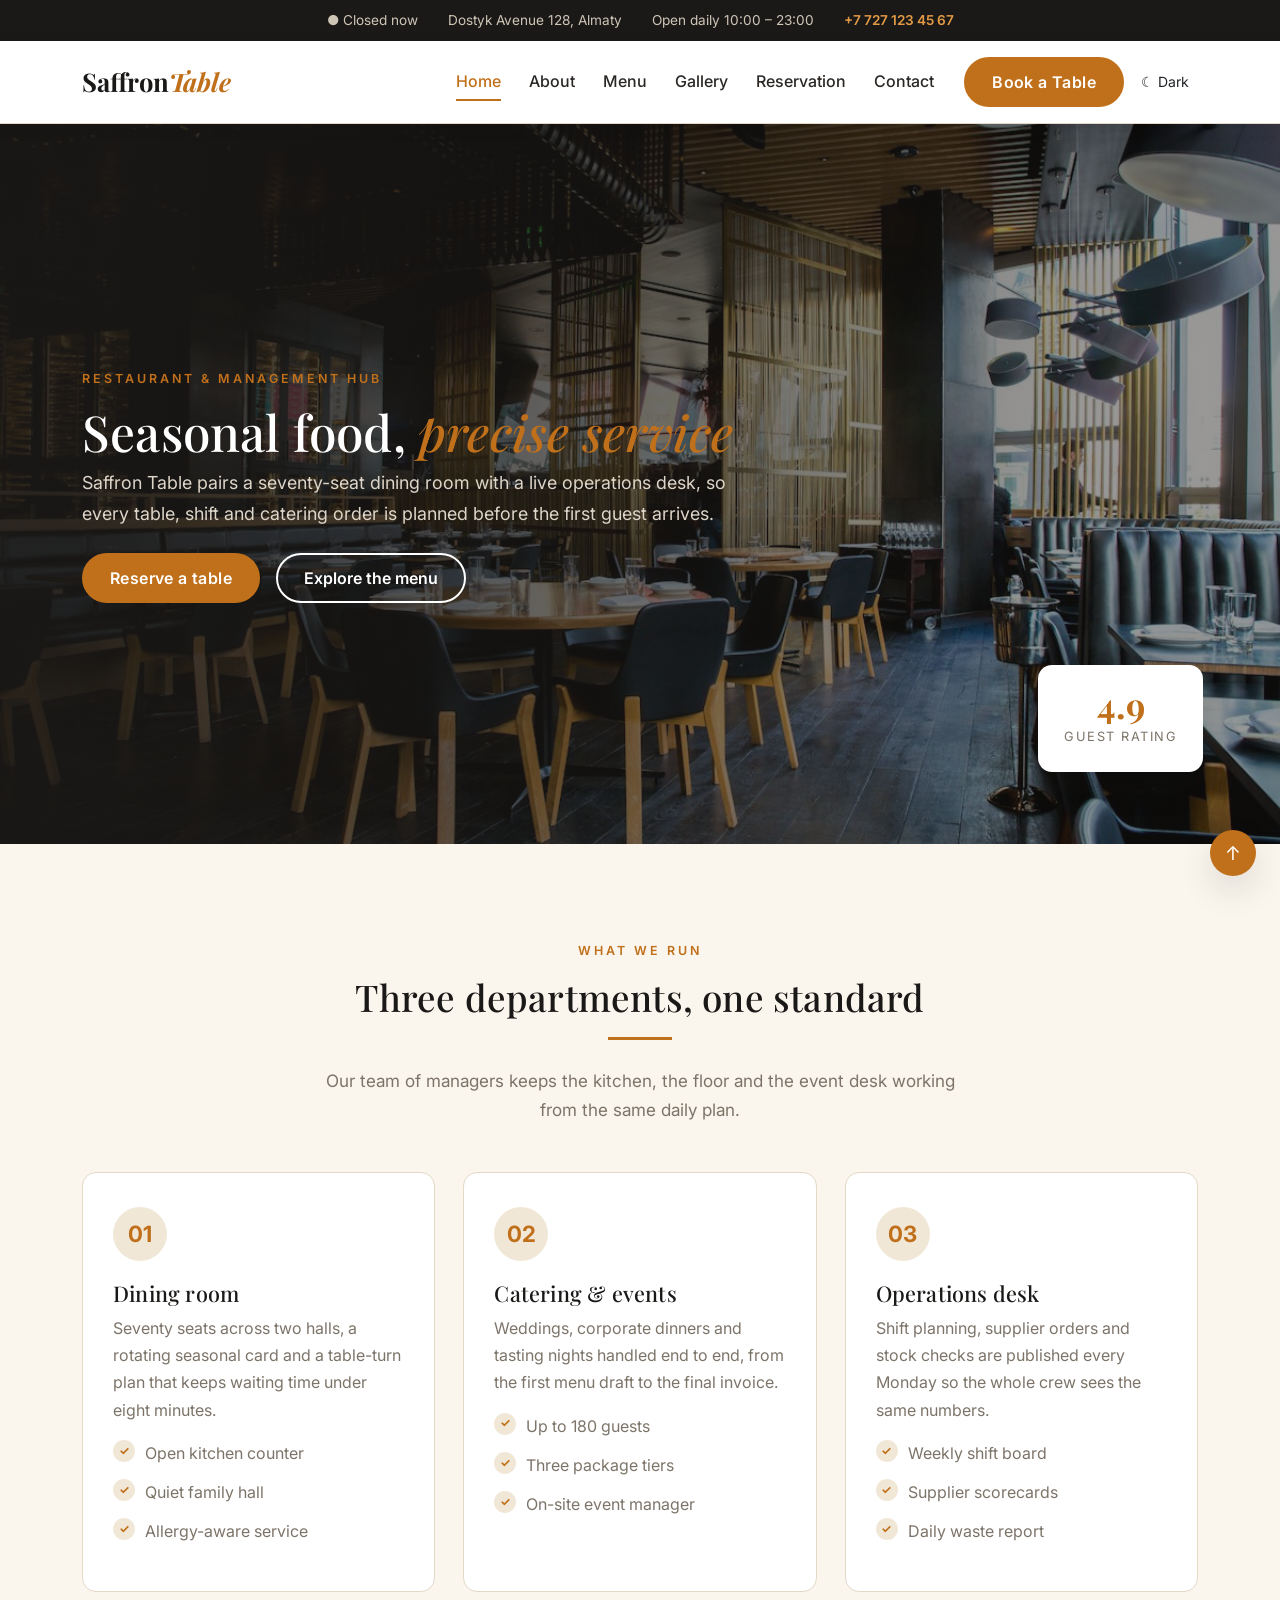
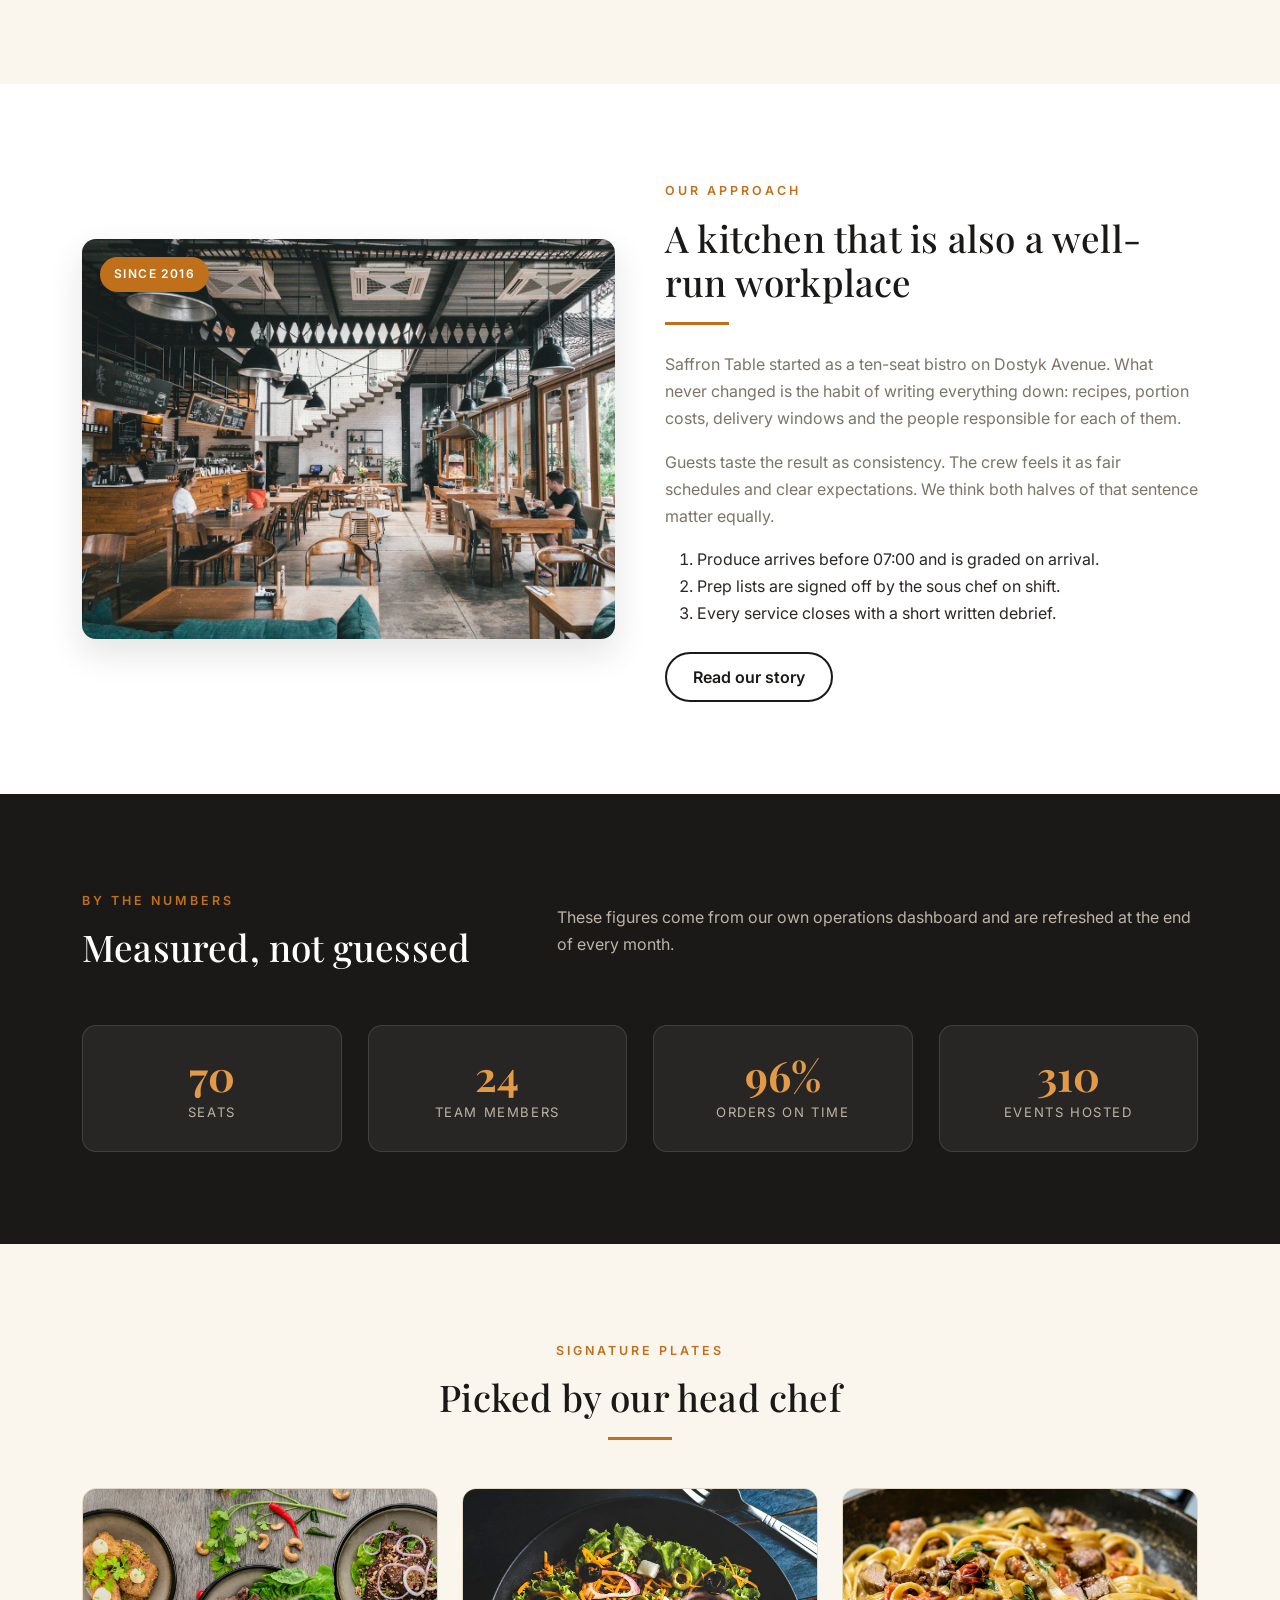
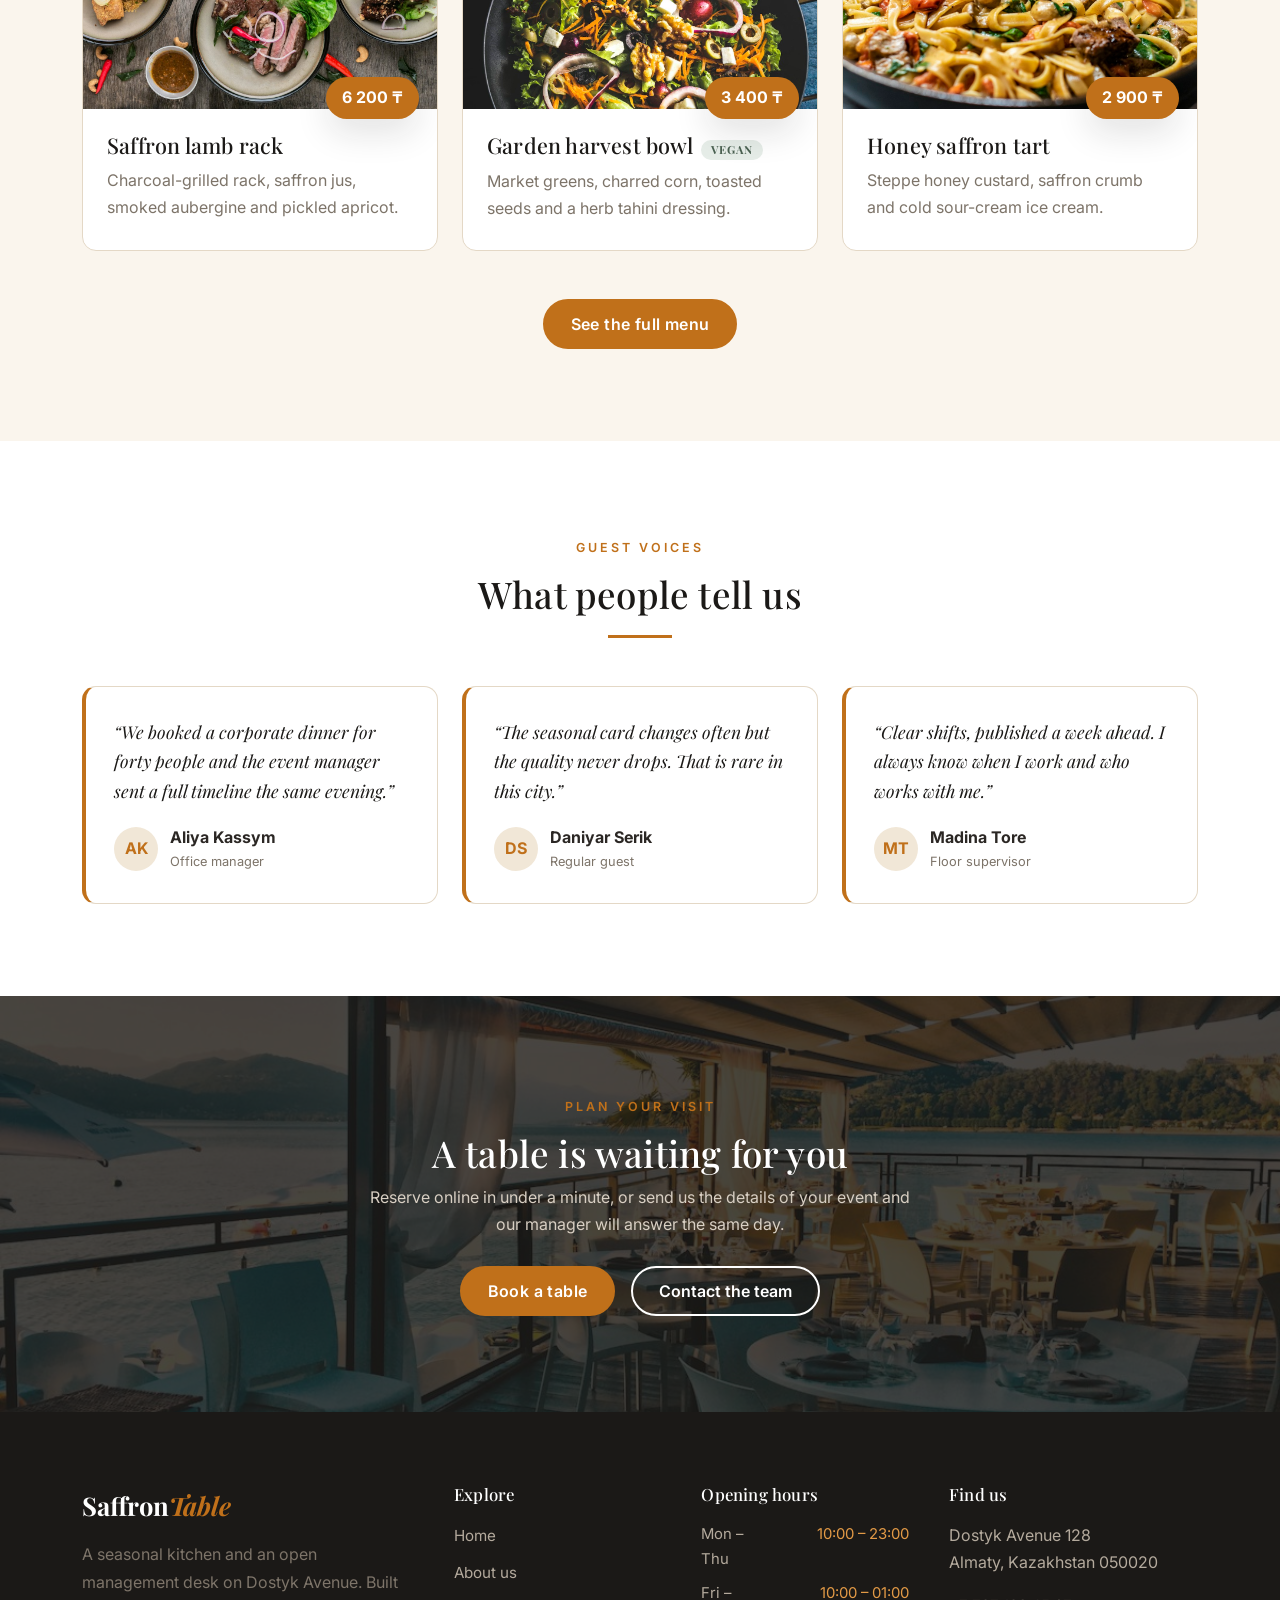
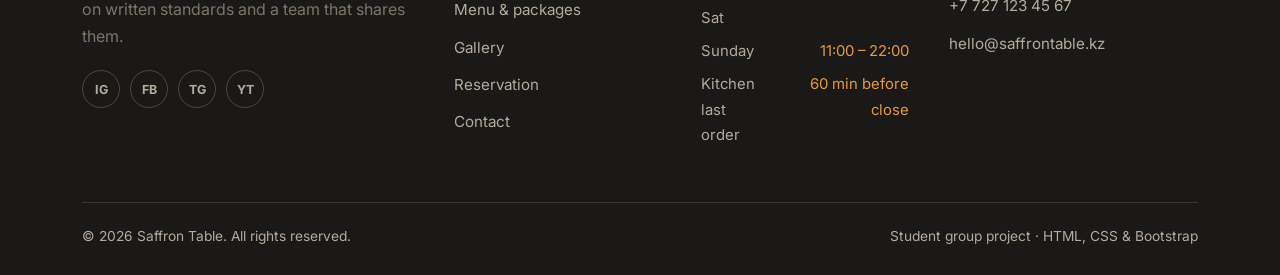
==== commit a1d8d0df: "Load jQuery and the shared script on home and about pages" ====
--- a/index.html
+++ b/index.html
@@ -398,6 +398,8 @@
 
     <a id="back-to-top" href="#page-top" aria-label="Back to top">&uarr;</a>
 
+    <script src="vendor/jquery/jquery-3.7.1.min.js"></script>
     <script src="vendor/bootstrap/js/bootstrap.bundle.min.js"></script>
+    <script src="js/main.js"></script>
   </body>
 </html>
--- a/css/style.css
+++ b/css/style.css
@@ -272,7 +272,11 @@
   left: 0;
   width: 100%;
   height: 100%;
-  background: linear-gradient(100deg, rgba(27, 25, 23, 0.9) 10%, rgba(27, 25, 23, 0.45) 80%);
+  background: linear-gradient(
+    100deg,
+    rgba(27, 25, 23, 0.9) 10%,
+    rgba(27, 25, 23, 0.45) 80%
+  );
 }
 
 .hero-content {
@@ -443,7 +447,9 @@
   border: 1px solid var(--line);
   border-radius: var(--radius);
   padding: 34px 30px;
-  transition: transform 0.3s ease, box-shadow 0.3s ease;
+  transition:
+    transform 0.3s ease,
+    box-shadow 0.3s ease;
 }
 
 .feature-card:hover {
@@ -503,7 +509,9 @@
   overflow: hidden;
   border: 1px solid var(--line);
   height: 100%;
-  transition: transform 0.3s ease, box-shadow 0.3s ease;
+  transition:
+    transform 0.3s ease,
+    box-shadow 0.3s ease;
 }
 
 .dish-card:hover {
@@ -685,7 +693,11 @@
   bottom: 0;
   width: 100%;
   padding: 16px 18px;
-  background: linear-gradient(to top, rgba(27, 25, 23, 0.88), rgba(27, 25, 23, 0));
+  background: linear-gradient(
+    to top,
+    rgba(27, 25, 23, 0.88),
+    rgba(27, 25, 23, 0)
+  );
   color: var(--white);
   font-size: 0.9rem;
   opacity: 0;
@@ -1295,3 +1307,7 @@
     bottom: 14px;
   }
 }
+
+textarea.form-control {
+  resize: none;
+}
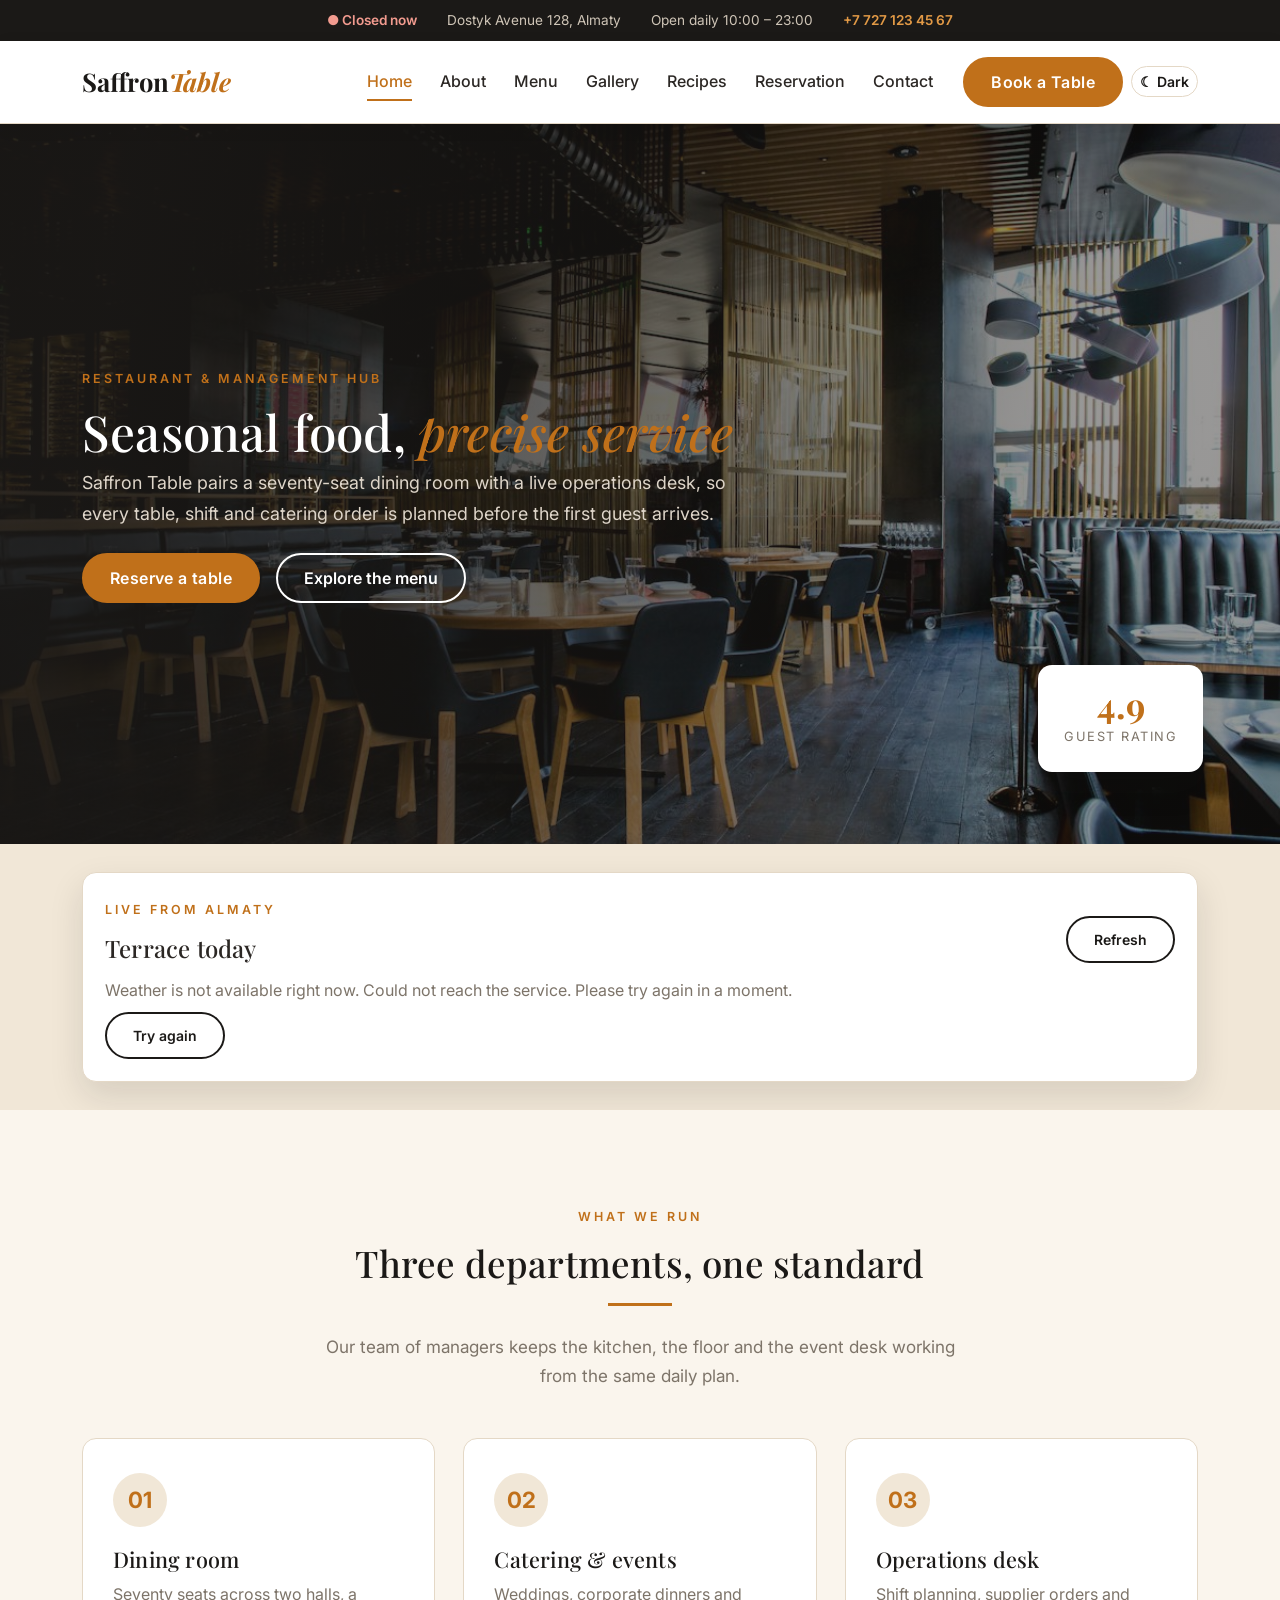
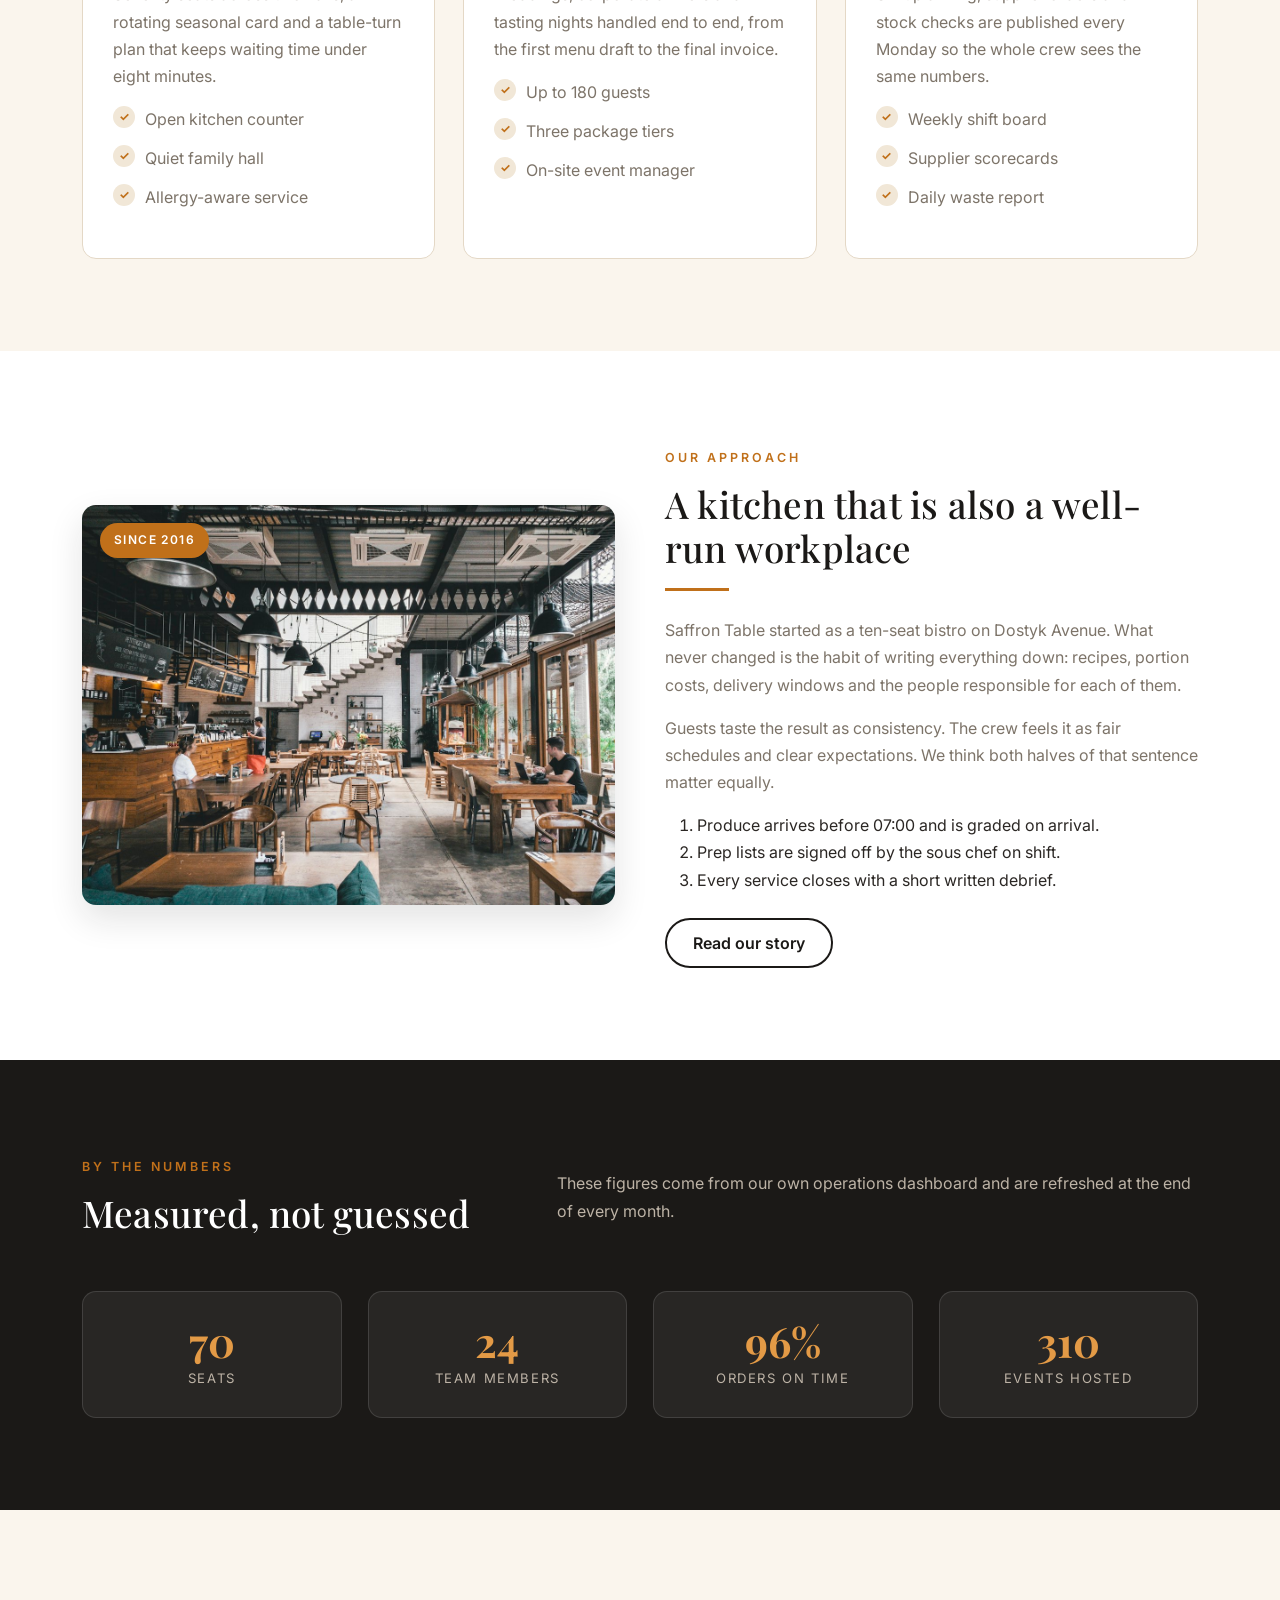
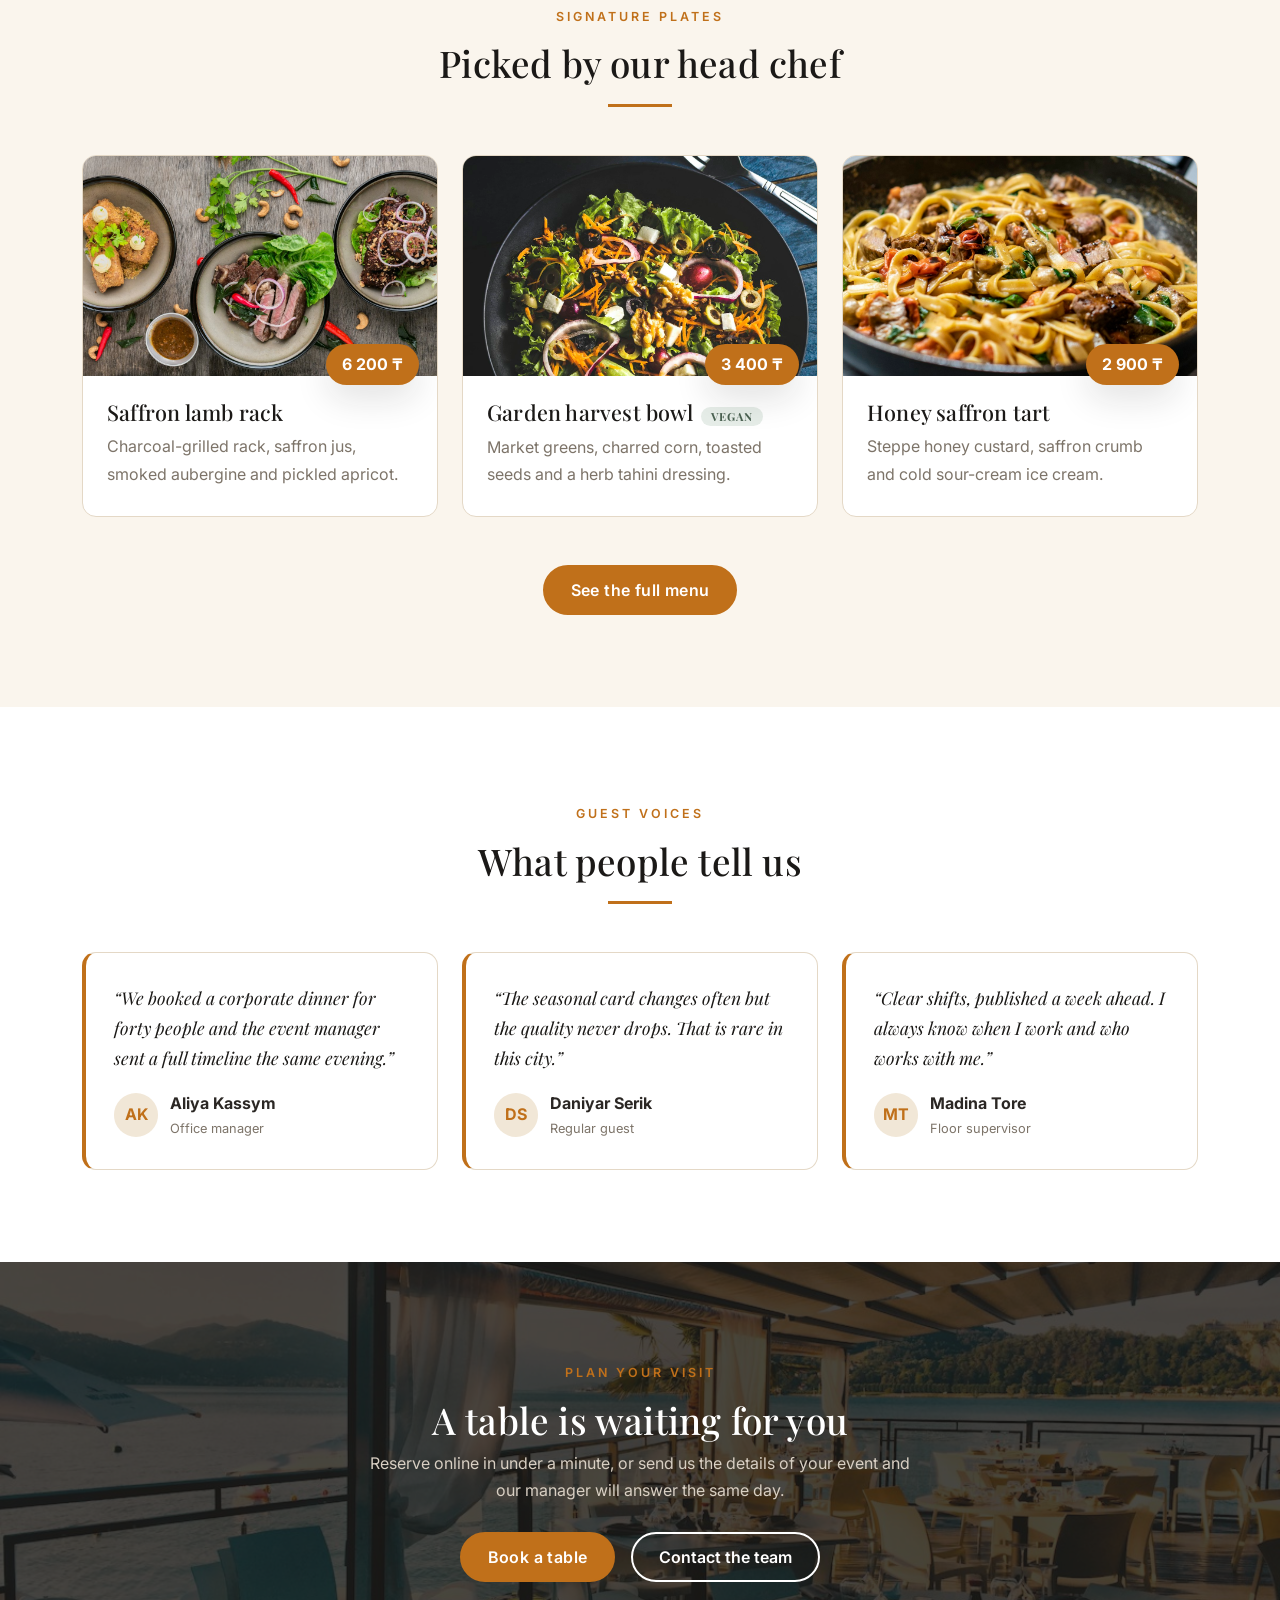
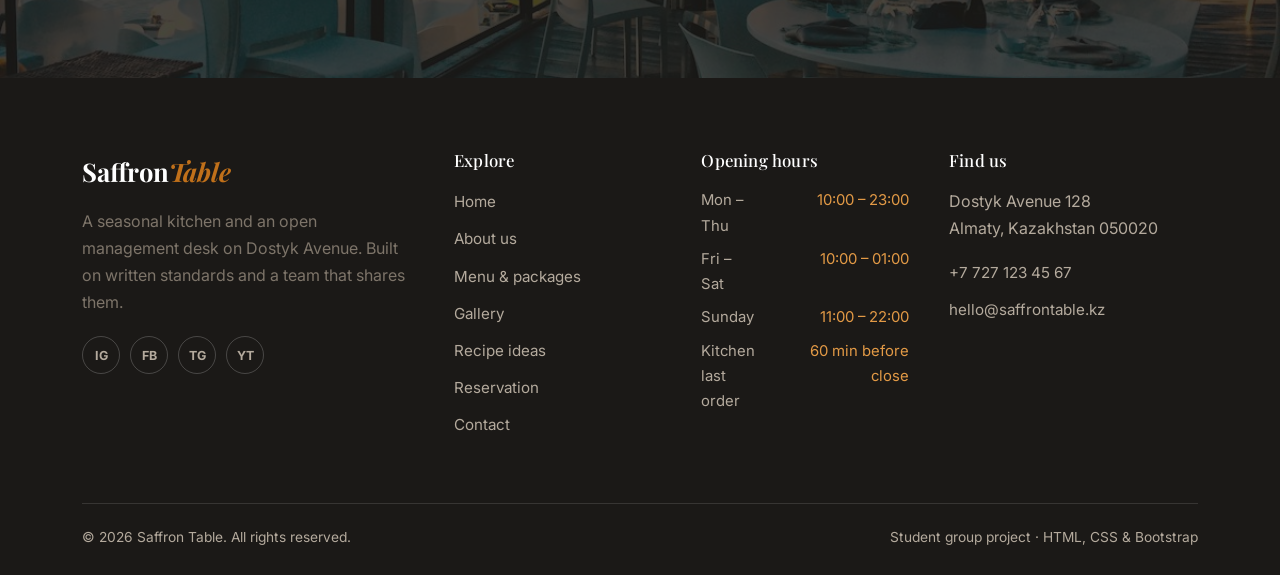
==== commit 340a96d7: "Show live Almaty weather on the home page with cache and retry" ====
--- a/index.html
+++ b/index.html
@@ -34,6 +34,7 @@
               <li class="nav-item"><a class="nav-link" href="about.html">About</a></li>
               <li class="nav-item"><a class="nav-link" href="menu.html">Menu</a></li>
               <li class="nav-item"><a class="nav-link" href="gallery.html">Gallery</a></li>
+              <li class="nav-item"><a class="nav-link" href="recipes.html">Recipes</a></li>
               <li class="nav-item"><a class="nav-link" href="reservation.html">Reservation</a></li>
               <li class="nav-item"><a class="nav-link" href="contact.html">Contact</a></li>
               <li class="nav-item ms-lg-3 mt-2 mt-lg-0">
@@ -64,6 +65,21 @@
           <div class="hero-badge">
             <strong>4.9</strong>
             <span>Guest rating</span>
+          </div>
+        </div>
+      </section>
+
+      <section class="weather-band">
+        <div class="container">
+          <div class="weather-card">
+            <div class="weather-head">
+              <div>
+                <span class="eyebrow">Live from Almaty</span>
+                <h2 class="h4 mb-0">Terrace today</h2>
+              </div>
+              <button type="button" class="btn btn-outline-ink btn-sm" id="weather-refresh">Refresh</button>
+            </div>
+            <div class="weather-box" id="weather-box" aria-live="polite"></div>
           </div>
         </div>
       </section>
@@ -357,6 +373,7 @@
               <li><a href="about.html">About us</a></li>
               <li><a href="menu.html">Menu &amp; packages</a></li>
               <li><a href="gallery.html">Gallery</a></li>
+              <li><a href="recipes.html">Recipe ideas</a></li>
               <li><a href="reservation.html">Reservation</a></li>
               <li><a href="contact.html">Contact</a></li>
             </ul>
@@ -400,6 +417,9 @@
 
     <script src="vendor/jquery/jquery-3.7.1.min.js"></script>
     <script src="vendor/bootstrap/js/bootstrap.bundle.min.js"></script>
+    <script src="js/storage.js"></script>
     <script src="js/main.js"></script>
+    <script src="js/api.js"></script>
+    <script src="js/weather.js"></script>
   </body>
 </html>
--- a/css/style.css
+++ b/css/style.css
@@ -1311,3 +1311,735 @@
 textarea.form-control {
   resize: none;
 }
+
+body.theme-dark {
+  filter: invert(0.92) hue-rotate(180deg);
+  background-color: #fff;
+}
+
+body.theme-dark img,
+body.theme-dark iframe,
+body.theme-dark .hero,
+body.theme-dark .page-head,
+body.theme-dark .lightbox {
+  filter: invert(1) hue-rotate(180deg);
+}
+
+.btn-theme {
+  border: 1px solid var(--line);
+  color: var(--ink);
+  background-color: var(--white);
+  border-radius: 999px;
+  font-weight: 600;
+}
+
+.btn-theme:hover {
+  background-color: var(--saffron);
+  color: var(--white);
+}
+
+.status-badge {
+  font-weight: 600;
+}
+
+.status-badge.is-open {
+  color: #7fd39a;
+}
+
+.status-badge.is-closed {
+  color: #f29b8f;
+}
+
+#back-to-top {
+  opacity: 0;
+  visibility: hidden;
+  transition: opacity 0.3s ease, visibility 0.3s ease, background-color 0.3s ease;
+}
+
+#back-to-top.is-visible {
+  opacity: 1;
+  visibility: visible;
+}
+
+.menu-toolbar {
+  background-color: var(--white);
+  border: 1px solid var(--line);
+  border-radius: var(--radius);
+  padding: 20px;
+}
+
+#category-filters .btn.active,
+.gallery-filter .btn.active {
+  background-color: var(--ink);
+  color: var(--white);
+  border-color: var(--ink);
+}
+
+.dish-count {
+  color: var(--muted);
+  font-weight: 600;
+}
+
+.dish-tile {
+  height: 100%;
+  display: flex;
+  flex-direction: column;
+  gap: 8px;
+  background-color: var(--white);
+  border: 1px solid var(--line);
+  border-radius: var(--radius);
+  padding: 18px;
+  transition: transform 0.25s ease, box-shadow 0.25s ease, border-color 0.25s ease;
+}
+
+.dish-tile:hover {
+  transform: translateY(-4px);
+  box-shadow: var(--shadow);
+}
+
+.dish-tile.is-favourite {
+  border-color: var(--saffron);
+}
+
+.dish-tile-head,
+.dish-tile-foot {
+  display: flex;
+  justify-content: space-between;
+  align-items: flex-start;
+  gap: 10px;
+}
+
+.dish-tile-foot {
+  margin-top: auto;
+  align-items: center;
+}
+
+.dish-tile .menu-name {
+  font-size: 1.05rem;
+  margin: 0;
+}
+
+.fav-btn {
+  border: none;
+  background: none;
+  font-size: 1.4rem;
+  line-height: 1;
+  color: var(--saffron);
+  cursor: pointer;
+}
+
+.menu-empty,
+.order-empty {
+  color: var(--muted);
+  font-style: italic;
+}
+
+.order-panel {
+  position: sticky;
+  top: 96px;
+  background-color: var(--white);
+  border: 1px solid var(--line);
+  border-radius: var(--radius);
+  padding: 22px;
+  box-shadow: var(--shadow);
+}
+
+.order-badge {
+  display: inline-block;
+  min-width: 28px;
+  padding: 2px 8px;
+  border-radius: 999px;
+  background-color: var(--saffron);
+  color: var(--white);
+  font-size: 0.9rem;
+  text-align: center;
+}
+
+.order-list {
+  list-style: none;
+  padding: 0;
+  margin: 0;
+}
+
+.order-line {
+  display: flex;
+  justify-content: space-between;
+  gap: 8px;
+  padding: 8px 0;
+  border-bottom: 1px dashed var(--line);
+  font-size: 0.92rem;
+}
+
+.remove-btn {
+  border: none;
+  background: none;
+  color: #b3261e;
+  font-size: 1.1rem;
+  margin-left: 6px;
+  cursor: pointer;
+}
+
+.order-total {
+  display: flex;
+  justify-content: space-between;
+  margin-top: 14px;
+  font-size: 1.1rem;
+}
+
+.gallery-item {
+  cursor: zoom-in;
+}
+
+.gallery-item:focus-visible {
+  outline: 3px solid var(--saffron);
+  outline-offset: 3px;
+}
+
+.lightbox {
+  display: none;
+  position: fixed;
+  inset: 0;
+  z-index: 2000;
+  background-color: rgba(15, 13, 11, 0.92);
+  align-items: center;
+  justify-content: center;
+  padding: 24px;
+}
+
+.lightbox[style*="block"] {
+  display: flex !important;
+}
+
+.lightbox-frame {
+  margin: 0;
+  max-width: 900px;
+  text-align: center;
+}
+
+.lightbox-frame img {
+  max-width: 100%;
+  max-height: 75vh;
+  border-radius: var(--radius);
+}
+
+.lightbox-caption {
+  color: #f5ede0;
+  margin-top: 12px;
+}
+
+.lightbox-close,
+.lightbox-prev,
+.lightbox-next {
+  position: absolute;
+  border: none;
+  background: rgba(255, 255, 255, 0.12);
+  color: #fff;
+  width: 48px;
+  height: 48px;
+  border-radius: 50%;
+  font-size: 1.8rem;
+  line-height: 1;
+  cursor: pointer;
+}
+
+.lightbox-close {
+  top: 20px;
+  right: 20px;
+}
+
+.lightbox-prev {
+  left: 16px;
+  top: 50%;
+}
+
+.lightbox-next {
+  right: 16px;
+  top: 50%;
+}
+
+.form-control.is-invalid ~ .invalid-feedback,
+.form-select.is-invalid ~ .invalid-feedback,
+.form-check-input.is-invalid ~ .invalid-feedback {
+  display: block;
+}
+
+.form-success {
+  border-radius: var(--radius);
+}
+
+.char-counter {
+  display: block;
+  color: var(--muted);
+  margin-top: 4px;
+}
+
+@media (max-width: 991px) {
+  .order-panel {
+    position: static;
+  }
+}
+
+.font-controls {
+  display: inline-flex;
+  gap: 4px;
+  margin-left: auto;
+}
+
+.font-btn {
+  border: 1px solid rgba(255, 255, 255, 0.35);
+  background: transparent;
+  color: inherit;
+  border-radius: 6px;
+  padding: 0 8px;
+  font-size: 0.8rem;
+  line-height: 1.6;
+  cursor: pointer;
+}
+
+.font-btn[aria-pressed="true"] {
+  background-color: var(--saffron);
+  border-color: var(--saffron);
+  color: #fff;
+}
+
+.font-btn:focus-visible,
+.page-btn:focus-visible,
+.qty-btn:focus-visible {
+  outline: 3px solid var(--saffron);
+  outline-offset: 2px;
+}
+
+.order-qty {
+  display: inline-flex;
+  align-items: center;
+  gap: 6px;
+  white-space: nowrap;
+}
+
+.qty-btn {
+  width: 24px;
+  height: 24px;
+  border: 1px solid var(--line);
+  border-radius: 50%;
+  background-color: var(--white);
+  line-height: 1;
+  cursor: pointer;
+}
+
+.order-sum {
+  min-width: 70px;
+  text-align: right;
+}
+
+.weather-band {
+  background-color: var(--sand);
+  padding: 28px 0;
+}
+
+.weather-card {
+  background-color: var(--white);
+  border: 1px solid var(--line);
+  border-radius: var(--radius);
+  padding: 22px;
+  box-shadow: var(--shadow);
+}
+
+.weather-head {
+  display: flex;
+  justify-content: space-between;
+  align-items: flex-end;
+  gap: 12px;
+  margin-bottom: 14px;
+}
+
+.weather-box {
+  display: grid;
+  grid-template-columns: auto 1fr auto;
+  align-items: center;
+  gap: 12px 28px;
+  min-height: 60px;
+}
+
+.weather-box[data-state="loading"],
+.weather-box[data-state="error"],
+.weather-box[data-state="empty"] {
+  display: block;
+  color: var(--muted);
+}
+
+.weather-now {
+  display: flex;
+  align-items: center;
+  gap: 12px;
+}
+
+.weather-icon {
+  font-size: 2.4rem;
+}
+
+.weather-temp {
+  display: block;
+  font-size: 1.8rem;
+  line-height: 1;
+}
+
+.weather-text,
+.weather-updated {
+  color: var(--muted);
+  font-size: 0.85rem;
+}
+
+.weather-advice {
+  margin: 0;
+  font-weight: 500;
+}
+
+.weather-days {
+  display: flex;
+  gap: 10px;
+  list-style: none;
+  padding: 0;
+  margin: 0;
+}
+
+.weather-days li {
+  display: flex;
+  flex-direction: column;
+  align-items: center;
+  gap: 2px;
+  padding: 8px 12px;
+  border: 1px solid var(--line);
+  border-radius: 10px;
+  font-size: 0.85rem;
+}
+
+.weather-updated {
+  grid-column: 1 / -1;
+}
+
+.recipe-toolbar {
+  display: grid;
+  grid-template-columns: 2fr 1fr 1fr;
+  gap: 14px;
+  align-items: end;
+  background-color: var(--white);
+  border: 1px solid var(--line);
+  border-radius: var(--radius);
+  padding: 18px;
+}
+
+.recipe-search-field .invalid-feedback {
+  width: 100%;
+}
+
+.recipe-status {
+  margin: 18px 0;
+  min-height: 1.5em;
+  color: var(--muted);
+  font-weight: 500;
+}
+
+.recipe-status[data-state="error"] {
+  color: #b3261e;
+}
+
+.recipe-card {
+  height: 100%;
+  display: flex;
+  flex-direction: column;
+  background-color: var(--white);
+  border: 1px solid var(--line);
+  border-radius: var(--radius);
+  overflow: hidden;
+  transition: transform 0.25s ease, box-shadow 0.25s ease;
+}
+
+.recipe-card:hover {
+  transform: translateY(-4px);
+  box-shadow: var(--shadow);
+}
+
+.recipe-card img {
+  width: 100%;
+  aspect-ratio: 4 / 3;
+  object-fit: cover;
+}
+
+.recipe-card-body {
+  display: flex;
+  flex-direction: column;
+  gap: 6px;
+  padding: 14px;
+  flex: 1;
+}
+
+.recipe-card h3 {
+  font-size: 1rem;
+  margin: 0;
+}
+
+.recipe-meta {
+  color: var(--muted);
+  font-size: 0.85rem;
+  margin: 0;
+}
+
+.recipe-actions {
+  display: flex;
+  flex-wrap: wrap;
+  gap: 6px;
+  margin-top: auto;
+}
+
+.recipe-actions .btn {
+  padding: 5px 12px;
+  font-size: 0.82rem;
+}
+
+.recipe-pages {
+  display: flex;
+  flex-wrap: wrap;
+  justify-content: center;
+  gap: 6px;
+  margin-top: 26px;
+}
+
+.page-btn {
+  min-width: 38px;
+  height: 38px;
+  border: 1px solid var(--line);
+  border-radius: 8px;
+  background-color: var(--white);
+  font-weight: 600;
+  cursor: pointer;
+}
+
+.page-btn.active {
+  background-color: var(--ink);
+  border-color: var(--ink);
+  color: #fff;
+}
+
+.saved-panel,
+.stats-panel {
+  position: sticky;
+  top: 96px;
+  background-color: var(--white);
+  border: 1px solid var(--line);
+  border-radius: var(--radius);
+  padding: 20px;
+  box-shadow: var(--shadow);
+}
+
+.saved-list {
+  list-style: none;
+  padding: 0;
+  margin: 0;
+}
+
+.saved-item {
+  display: flex;
+  align-items: center;
+  gap: 10px;
+  padding: 6px 0;
+  border-bottom: 1px dashed var(--line);
+}
+
+.saved-item img {
+  width: 44px;
+  height: 44px;
+  border-radius: 8px;
+  object-fit: cover;
+}
+
+.saved-open {
+  flex: 1;
+  border: none;
+  background: none;
+  text-align: left;
+  font-size: 0.9rem;
+  padding: 0;
+  cursor: pointer;
+}
+
+.saved-open:hover {
+  color: var(--saffron);
+}
+
+.saved-empty {
+  color: var(--muted);
+  font-style: italic;
+  font-size: 0.9rem;
+}
+
+.api-credit {
+  margin-top: 14px;
+  font-size: 0.8rem;
+  color: var(--muted);
+}
+
+.recipe-modal-img {
+  width: 100%;
+  max-height: 320px;
+  object-fit: cover;
+  border-radius: var(--radius);
+  margin-bottom: 12px;
+}
+
+#recipe-modal h3 {
+  font-size: 1.1rem;
+  margin-top: 16px;
+}
+
+.ingredient-list {
+  columns: 2;
+  padding-left: 18px;
+}
+
+.step-list li {
+  margin-bottom: 8px;
+}
+
+.edit-banner {
+  background-color: var(--sand);
+  border: 1px solid var(--saffron);
+  border-radius: var(--radius);
+}
+
+#reservation-form.is-editing {
+  outline: 2px dashed var(--saffron);
+  outline-offset: 10px;
+  border-radius: 4px;
+}
+
+.booking-toolbar {
+  display: grid;
+  grid-template-columns: 2fr 1fr 1fr;
+  gap: 12px;
+  margin-bottom: 18px;
+}
+
+.booking-list {
+  display: grid;
+  grid-template-columns: repeat(auto-fill, minmax(260px, 1fr));
+  gap: 16px;
+}
+
+.booking-card {
+  background-color: var(--white);
+  border: 1px solid var(--line);
+  border-left: 4px solid var(--saffron);
+  border-radius: var(--radius);
+  padding: 16px;
+}
+
+.booking-card.is-past {
+  border-left-color: var(--line);
+  opacity: 0.75;
+}
+
+.booking-card-head {
+  display: flex;
+  justify-content: space-between;
+  align-items: center;
+  gap: 8px;
+}
+
+.booking-card h3 {
+  font-size: 1.05rem;
+  margin: 0;
+}
+
+.booking-badge {
+  font-size: 0.75rem;
+  font-weight: 600;
+  padding: 2px 8px;
+  border-radius: 999px;
+  background-color: var(--sand);
+}
+
+.booking-when {
+  font-weight: 600;
+  margin: 8px 0 2px;
+}
+
+.booking-details,
+.booking-notes {
+  font-size: 0.88rem;
+  color: var(--muted);
+  margin: 0 0 4px;
+}
+
+.booking-actions {
+  display: flex;
+  flex-wrap: wrap;
+  gap: 6px;
+  margin-top: 10px;
+}
+
+.stats-grid {
+  display: grid;
+  grid-template-columns: 1fr 1fr;
+  gap: 10px;
+  margin: 12px 0;
+}
+
+.stats-grid div {
+  background-color: var(--cream);
+  border-radius: 10px;
+  padding: 10px;
+  text-align: center;
+}
+
+.stats-grid dt {
+  font-size: 0.78rem;
+  font-weight: 500;
+  color: var(--muted);
+}
+
+.stats-grid dd {
+  font-size: 1.5rem;
+  font-weight: 700;
+  margin: 0;
+}
+
+.stats-next {
+  font-size: 0.9rem;
+  margin: 0;
+}
+
+.slot-chart {
+  display: block;
+  width: 100%;
+  height: 180px;
+}
+
+@media (max-width: 991px) {
+  .saved-panel,
+  .stats-panel {
+    position: static;
+  }
+}
+
+@media (max-width: 767px) {
+  .recipe-toolbar,
+  .booking-toolbar {
+    grid-template-columns: 1fr;
+  }
+
+  .weather-box {
+    grid-template-columns: 1fr;
+  }
+
+  .weather-days {
+    flex-wrap: wrap;
+  }
+
+  .font-controls {
+    margin-left: 0;
+  }
+
+  .ingredient-list {
+    columns: 1;
+  }
+}
